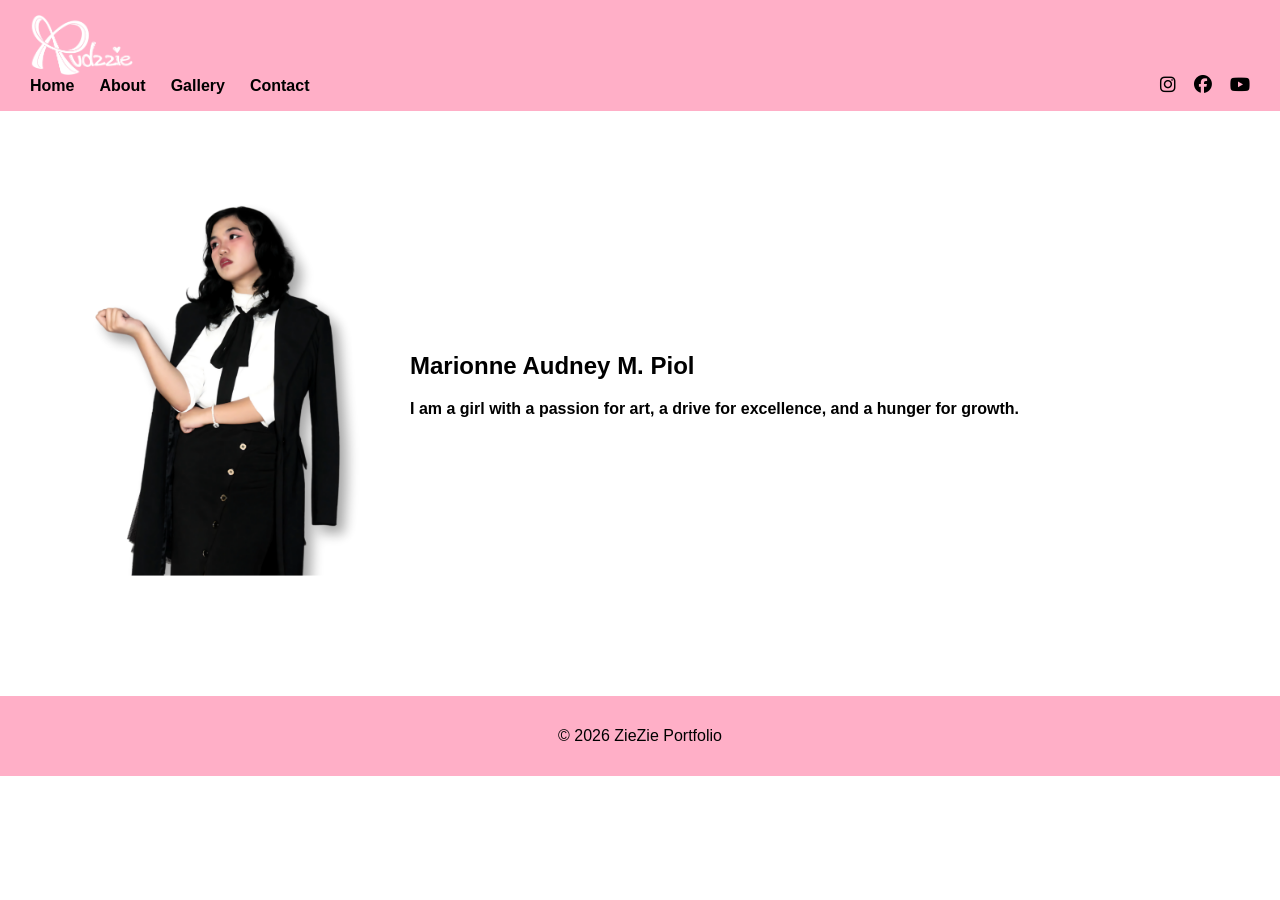
==== about.html @ 95a1e22a "about.html" ====
<!DOCTYPE html>
<html lang="en">
<head>
<meta charset="UTF-8">
<meta name="viewport" content="width=device-width, initial-scale=1.0">
<title>About Audzzie</title>

<link rel="stylesheet" href="css/style.css">
<link rel="stylesheet" href="https://cdnjs.cloudflare.com/ajax/libs/font-awesome/6.5.0/css/all.min.css">
</head>

<body>

<header>
<img src="images/logo.png" class="logo">

<nav class="nav-bar">
<div class="nav-links">
<a href="index.html">Home</a>
<a href="about.html">About</a>
<a href="gallery.html">Gallery</a>
<a href="contact.html">Contact</a>
</div>

<div class="social">
<a href="#"><i class="fab fa-instagram"></i></a>
<a href="#"><i class="fab fa-facebook"></i></a>
<a href="#"><i class="fab fa-youtube"></i></a>
</div>
</nav>
</header>

<section class="about">
<img src="images/profile.png" class="profile">

<div class="about-text">
<h1>Marionne Audney M. Piol</h1>
<p><strong>I am a girl with a passion for art, a drive for excellence, and a hunger for growth.</strong></p>
</div>
</section>

<footer>
<p>© 2026 ZieZie Portfolio</p>
</footer>

</body>
</html>
---- css/style.css ----
/* ===========================
GLOBAL STYLES
=========================== */

body{
  margin:0;
  font-family:'Poppins',sans-serif;
  background:#fff;
}

a{
  text-decoration:none;
  color:#000;
}

img{
  max-width:100%;
  display:block;
}

/* ===========================
HEADER / NAVIGATION
=========================== */

header{
  background:#ffafc7;
  padding:15px 30px;
}

.nav-bar{
  display:flex;
  align-items:center;
  justify-content:space-between;
  width:100%;
}

.nav-links{
  display:flex;
  gap:25px;
}

.nav-links a{
  font-weight:600;
}

.social{
  display:flex;
  gap:18px;
}

.social a{
  font-size:18px;
}

.logo{
  height:60px;
  align-content:center;
  object-fit:contain;
}

/* ===========================
OPENING SCREEN
=========================== */

.opening{
  height:100vh;
  background:#ffafc7;
  display:flex;
  align-items:center;
  justify-content:center;
  overflow:hidden;
  position:relative;
}

.center{
  text-align:center;
  animation:fadeIn 2s;
}

.center h1{
  margin-bottom:20px;
}

.center button{
  padding:12px 35px;
  border:none;
  border-radius:25px;
  background:#fff;
  font-weight:bold;
  cursor:pointer;
  transition:.3s;
}

.center button:hover{
  transform:scale(1.05);
}

/* Floating images */

.float{
  position:absolute;
  width:120px;
  animation:float 8s infinite alternate;
}

.one{left:10%;top:60%;}
.two{right:15%;top:20%;}
.three{left:20%;top:15%;}
.four{right:20%;top:60%;}

/* ===========================
ABOUT PAGE
=========================== */

.about{
  display:flex;
  gap:50px;
  padding:80px;
  align-items:center;
  animation:fadeIn 1.5s;
}

.profile{
  width:280px;
  border-radius:20px;
}

.skills{
  display:grid;
  grid-template-columns:repeat(auto-fit,minmax(180px,1fr));
  gap:10px;
  padding:0;
  list-style:none;
  margin-top:15px;
}

.skills li{
  background:#ffe4ec;
  padding:10px 14px;
  border-radius:12px;
  text-align:center;
  font-weight:500;
}

.education{
  padding:70px 80px;
  background:#fff5f8;
}

.education h2{
  text-align:center;
  margin-bottom:40px;
}

.edu-block{
  max-width:900px;
  margin:0 auto 35px auto;
}

.edu-block h3{
  margin-bottom:10px;
  color:#c74378;
}

.edu-block ul{
  margin-left:20px;
  line-height:1.7;
}


/* ===========================
CONTACT PAGE
=========================== */

.contact{
  padding:80px;
  text-align:center;
}

.contact form{
  max-width:450px;
  margin:auto;
  display:flex;
  flex-direction:column;
  gap:15px;
}

.contact input,
.contact textarea{
  padding:12px;
  border-radius:10px;
  border:1px solid #ccc;
  font-family:'Poppins',sans-serif;
}

.contact button{
  padding:12px;
  background:#ffafc7;
  border:none;
  border-radius:20px;
  font-weight:bold;
  cursor:pointer;
}

/* ===========================
FOOTER
=========================== */

footer{
  text-align:center;
  padding:15px;
  background:#ffafc7;
  margin-top:40px;
}

/* ===========================
PAGE TRANSITIONS
=========================== */

.fade-out{
  opacity:0;
  transition:.4s;
}

/* ===========================
CUSTOM SCROLLBAR (GALLERY)
=========================== */

.floating-gallery::-webkit-scrollbar{
  height:6px;
}

.floating-gallery::-webkit-scrollbar-thumb{
  background:rgba(255,175,199,.7);
  border-radius:20px;
}

/* ===========================
RESPONSIVE DESIGN
=========================== */

@media(max-width:768px){

  .about{
    flex-direction:column;
    padding:40px;
    text-align:center;
  }

  .profile{
    width:200px;
  }

  .gallery-section{
    padding:40px 20px;
  }

  .floating-gallery img,
  .floating-gallery video{
    width:220px;
  }

  .center h1{
    font-size:1.8rem;
  }

  .nav-bar{
    flex-direction:column;
    gap:10px;
  }

}

@media(max-width:480px){

  .center h1{
    font-size:1.4rem;
  }

  .nav-links a{
    font-size:14px;
  }

}

/* ===== GALLERY ===== */

.gallery-section{
  padding:70px 60px;
  text-align:center;
}

.gallery-section h2{
  margin-bottom:15px;
}

.gallery-row{
  display:flex;
  gap:18px;
  overflow-x:auto;
  padding:15px 0 30px;
  scroll-snap-type:x mandatory;
}

.gallery-row::-webkit-scrollbar{
  height:8px;
}

.gallery-row::-webkit-scrollbar-thumb{
  background:#ffafc7;
  border-radius:10px;
}

.gallery-row img,
.gallery-row video{
  width:280px;
  height:190px;
  object-fit:cover;
  border-radius:16px;
  flex-shrink:0;
  scroll-snap-align:center;
  cursor:pointer;
  transition:0.3s;
  box-shadow:0 10px 25px rgba(0,0,0,.15);
}

.gallery-row img:hover,
.gallery-row video:hover{
  transform:scale(1.05);
}

/* ===== LIGHTBOX VIEW ===== */

.lightbox{
  position:fixed;
  inset:0;
  background:rgba(0,0,0,.85);
  display:none;
  align-items:center;
  justify-content:center;
  z-index:9999;
}

.lightbox img,
.lightbox video{

max-width:95vw;
max-height:95vh;
width:auto;
height:auto;
border-radius:15px;

}

.lightbox.active{
  display:flex;
}

.lightbox span{
  position:absolute;
  top:25px;
  right:35px;
  font-size:35px;
  color:#fff;
  cursor:pointer;
}

/* ===== MOBILE ===== */

@media(max-width:768px){
  .gallery-row img,
  .gallery-row video{
    width:230px;
    height:160px;
  }
}

/* FLOATING ANIMATION */

.float{

position:absolute;
width: 350px;
animation:floating 6s ease-in-out infinite;

}

@keyframes floating{

0%{
transform:translateY(0px);
}

50%{
transform:translateY(-40px);
}

100%{
transform:translateY(0px);
}

}

.gallery-intro{
  padding:80px 15%;
  text-align:center;
  animation:fadeIn 1.5s;
}

.gallery-intro h1{
  margin-bottom:15px;
}

.gallery-intro p{
  font-size:1.05rem;
  line-height:1.8;
}


/* ============================================
BACKGROUND IMAGES
============================================ */

.index-background{

background:url("../images/bg-index.png") no-repeat center center/cover;
min-height:100vh;

display:flex;
align-items:center;
justify-content:center;

position:relative;

}

.contact-background{

background:url("../images/bg-contact.png") no-repeat center center/cover;
min-height:100vh;
position:relative;

}


/* ============================================
FLOAT BASE
============================================ */

.float-container{

position:fixed;
top:0;
left:0;
width:100%;
height:100%;
pointer-events:none;

}


.float-img{

position:absolute;
width:220px;
animation:floatSoft 8s ease-in-out infinite;

}


@keyframes floatSoft{

0%{transform:translateY(0px);}
50%{transform:translateY(-20px);}
100%{transform:translateY(0px);}

}


/* ====================================
INDEX PAGE 
==================================== */


/* LEFT BUTTERFLY */

.index-shape1{

left:5%;
bottom:12%;
width:600px;

}


/* RIGHT ATOM BUTTERFLY */

.index-shape6{

right:8%;
top:18%;
width:600px;

}


/* SMALL CHERRIES */

.index-shape3{

left:10%;
top:3%;
width:300px;

}


/* SMALL RING */

.index-shape4{

right:18%;
top:60%;
width:300px;

}



/* ====================================
CONTACT PAGE 
==================================== */


/* LEFT BUTTERFLY */

.contact-shape2{

left:5%;
bottom:15%;
width:300px;

}


/* RIGHT BUTTERFLY */

.contact-shape1{

right:8%;
top:18%;
width:400px;

}


/* TOP RING */

.contact-shape6{

left:10%;
top:15%;
width:400px;

}


/* SMALL CHERRIES */

.contact-shape3{

left:10%;
top:34%;
width:150px;

}


/* SMALL RING RIGHT */

.contact-shape4{

right:5%;
bottom:15%;
width:300px;

}
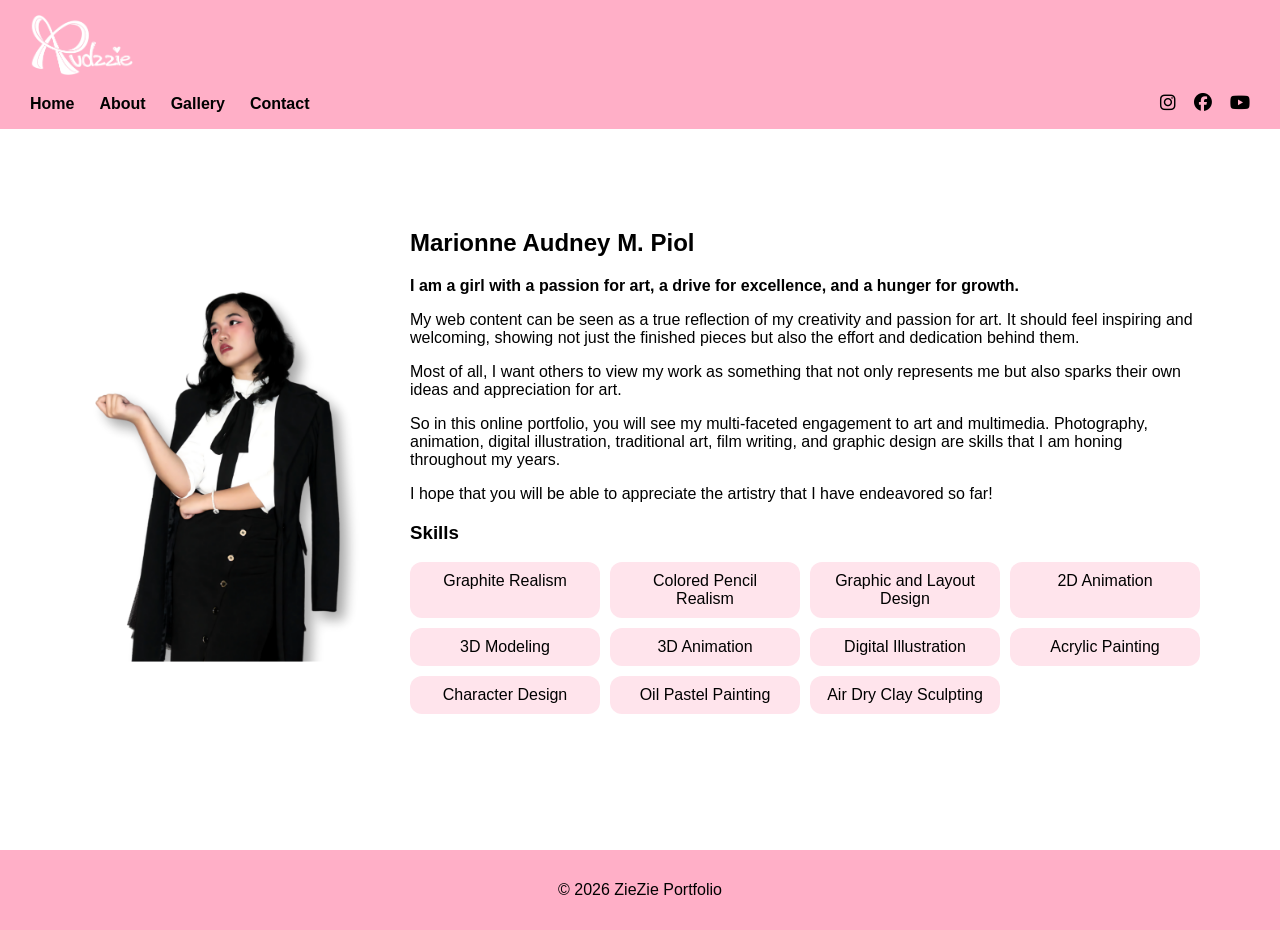
==== commit 566e7e82: "about.html" ====
--- a/about.html
+++ b/about.html
@@ -13,6 +13,7 @@
 
 <header>
 <img src="images/logo.png" class="logo">
+<br>
 
 <nav class="nav-bar">
 <div class="nav-links">
@@ -23,19 +24,53 @@
 </div>
 
 <div class="social">
-<a href="#"><i class="fab fa-instagram"></i></a>
-<a href="#"><i class="fab fa-facebook"></i></a>
-<a href="#"><i class="fab fa-youtube"></i></a>
+<a href="https://www.instagram.com/marsu.audzz?igsh=MWx1c2F2MXgxejM3Mg==" target="_blank"><i class="fab fa-instagram"></i></a>
+<a href="https://www.facebook.com/share/17zyLV4o9A/" target="_blank"><i class="fab fa-facebook"></i></a>
+<a href="https://youtube.com/@heyitzaudzzie4232?si=bf477tCG7ML1W5uI" target="_blank"><i class="fab fa-youtube"></i></a>
 </div>
 </nav>
 </header>
 
 <section class="about">
-<img src="images/profile.png" class="profile">
+
+<img src="images/profile.png" class="profile" alt="Profile Picture">
 
 <div class="about-text">
 <h1>Marionne Audney M. Piol</h1>
+
 <p><strong>I am a girl with a passion for art, a drive for excellence, and a hunger for growth.</strong></p>
+
+<p>
+My web content can be seen as a true reflection of my creativity and passion for art. It should feel inspiring and welcoming, showing not just the finished pieces but also the effort and dedication behind them.
+</p>
+
+<p>
+Most of all, I want others to view my work as something that not only represents me but also sparks their own ideas and appreciation for art.
+</p>
+
+<p>
+So in this online portfolio, you will see my multi-faceted engagement to art and multimedia. Photography, animation, digital illustration, traditional art, film writing, and graphic design are skills that I am honing throughout my years.
+</p>
+
+<p>
+I hope that you will be able to appreciate the artistry that I have endeavored so far!
+</p>
+
+<h3>Skills</h3>
+<ul class="skills">
+<li>Graphite Realism</li>
+<li>Colored Pencil Realism</li>
+<li>Graphic and Layout Design</li>
+<li>2D Animation</li>
+<li>3D Modeling</li>
+<li>3D Animation</li>
+<li>Digital Illustration</li>
+<li>Acrylic Painting</li>
+<li>Character Design</li>
+<li>Oil Pastel Painting</li>
+<li>Air Dry Clay Sculpting</li>
+</ul>
+
 </div>
 </section>
 
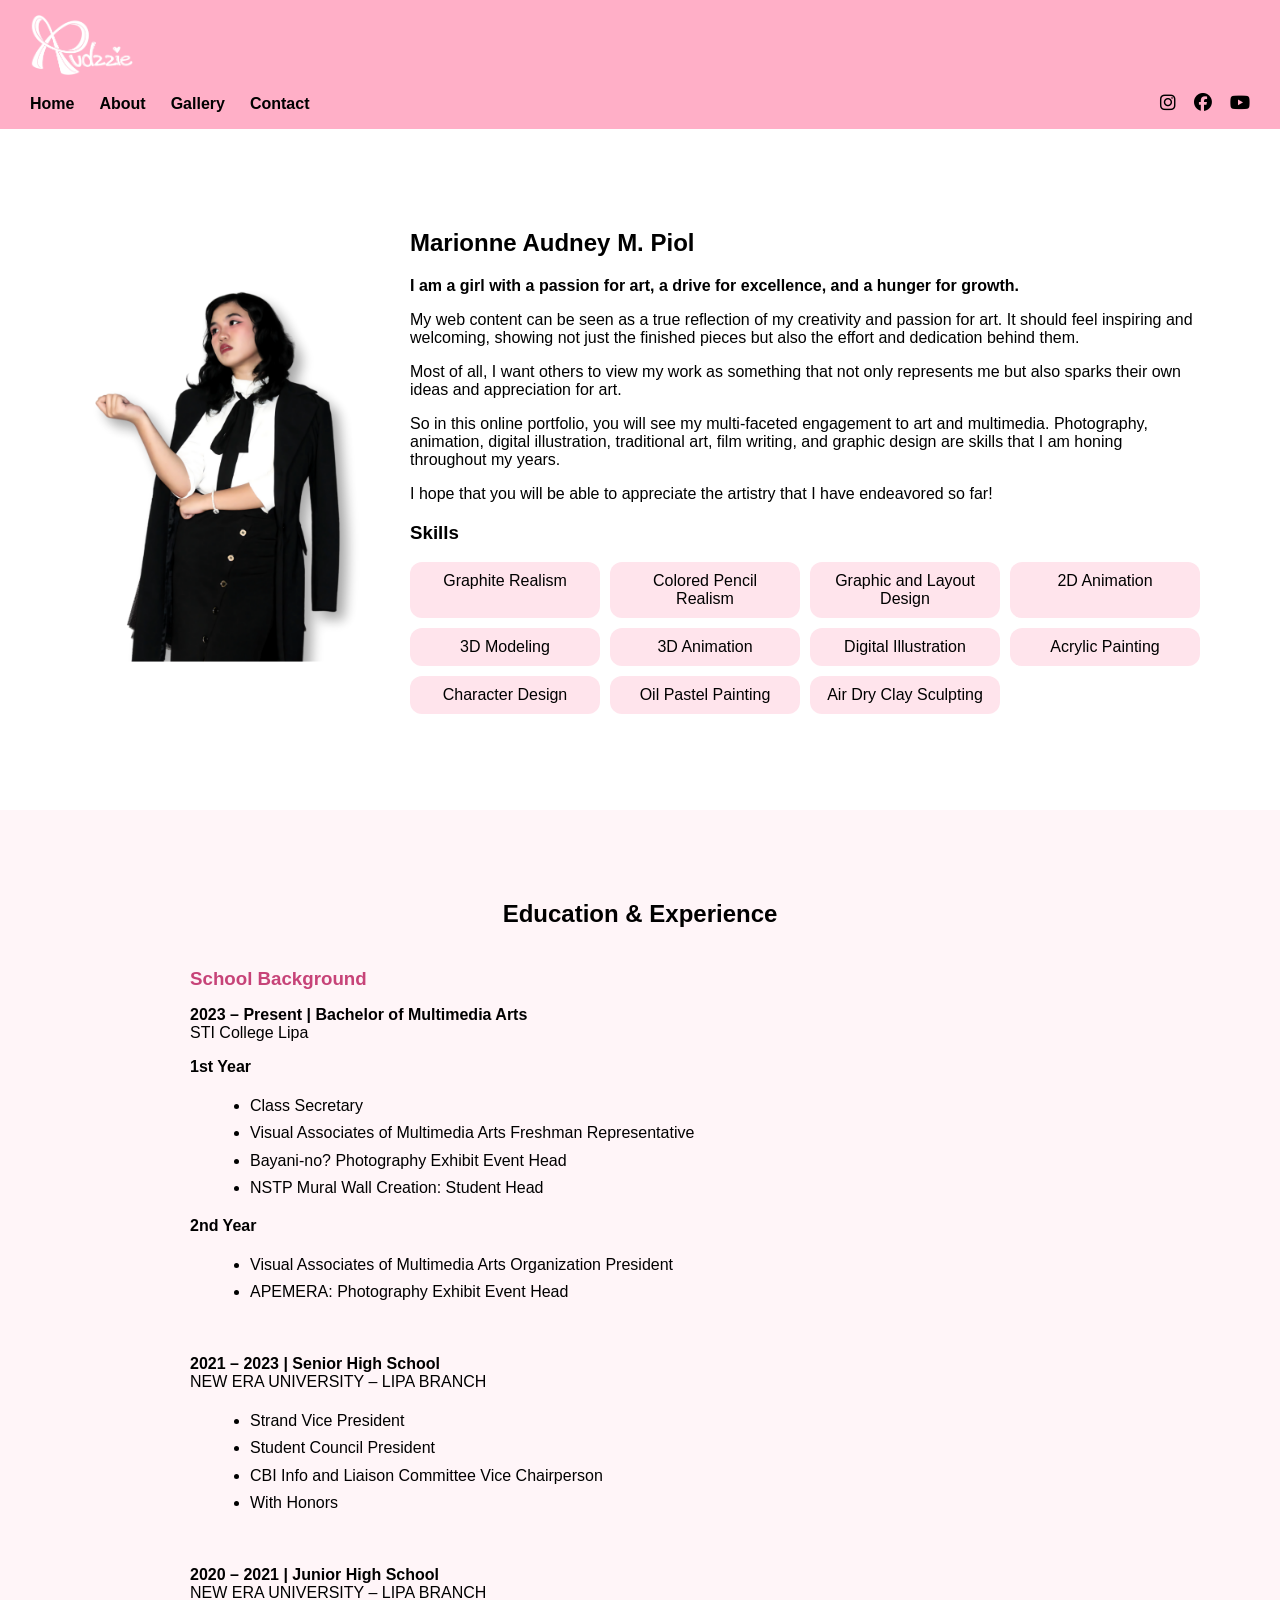
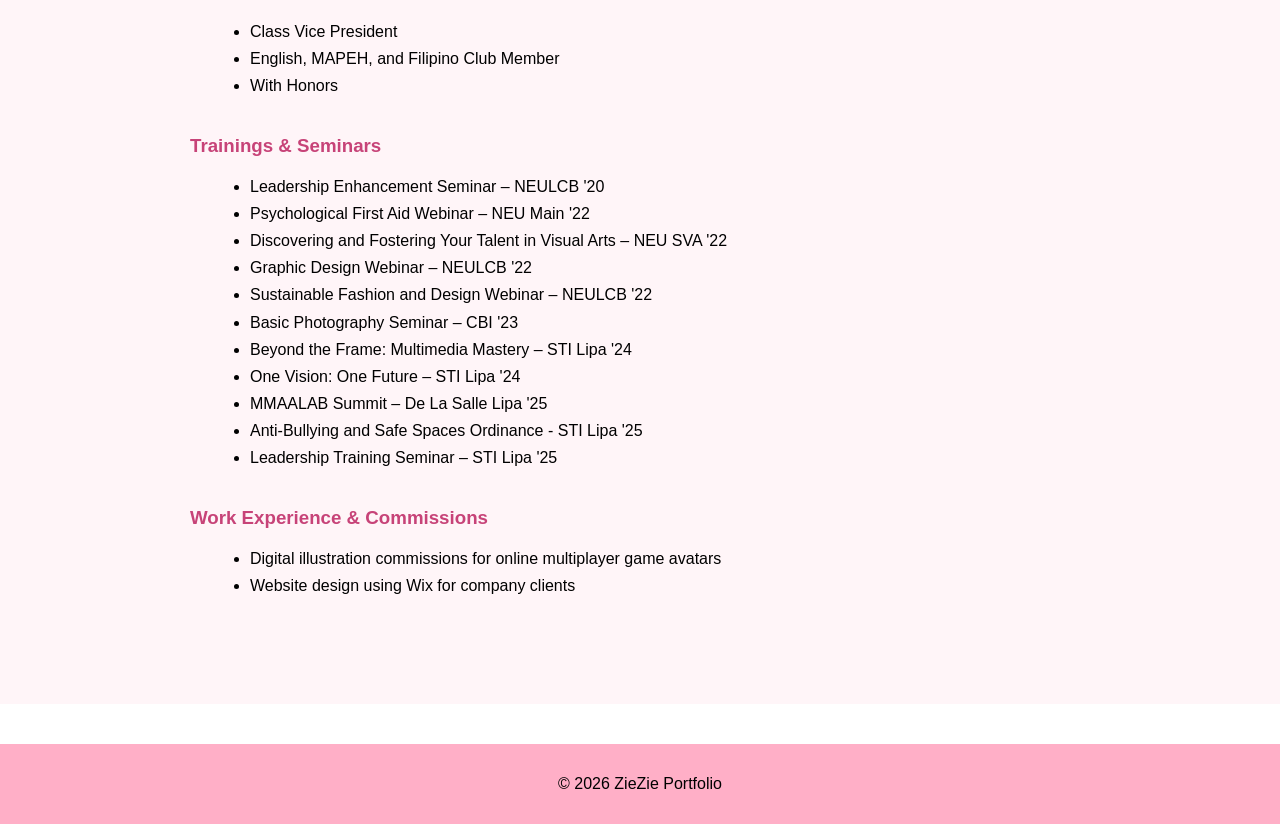
==== commit 40f75bcb: "about.html" ====
--- a/about.html
+++ b/about.html
@@ -4,74 +4,143 @@
 <meta charset="UTF-8">
 <meta name="viewport" content="width=device-width, initial-scale=1.0">
 <title>About Audzzie</title>
-
 <link rel="stylesheet" href="css/style.css">
 <link rel="stylesheet" href="https://cdnjs.cloudflare.com/ajax/libs/font-awesome/6.5.0/css/all.min.css">
 </head>
-
 <body>
 
 <header>
 <img src="images/logo.png" class="logo">
 <br>
+<nav class="nav-bar">
 
-<nav class="nav-bar">
-<div class="nav-links">
-<a href="index.html">Home</a>
-<a href="about.html">About</a>
-<a href="gallery.html">Gallery</a>
-<a href="contact.html">Contact</a>
-</div>
+  <div class="nav-links">
+    <a href="index.html">Home</a>
+    <a href="about.html">About</a>
+    <a href="gallery.html">Gallery</a>
+    <a href="contact.html">Contact</a>
+  </div>
 
-<div class="social">
-<a href="https://www.instagram.com/marsu.audzz?igsh=MWx1c2F2MXgxejM3Mg==" target="_blank"><i class="fab fa-instagram"></i></a>
-<a href="https://www.facebook.com/share/17zyLV4o9A/" target="_blank"><i class="fab fa-facebook"></i></a>
-<a href="https://youtube.com/@heyitzaudzzie4232?si=bf477tCG7ML1W5uI" target="_blank"><i class="fab fa-youtube"></i></a>
-</div>
+  <div class="social">
+    <a href="https://www.instagram.com/marsu.audzz?igsh=MWx1c2F2MXgxejM3Mg==" target="_blank"><i class="fab fa-instagram"></i></a>
+    <a href="https://www.facebook.com/share/17zyLV4o9A/" target="_blank"><i class="fab fa-facebook"></i></a>
+    <a href="https://youtube.com/@heyitzaudzzie4232?si=bf477tCG7ML1W5uI" target="_blank"><i class="fab fa-youtube"></i></a>
+  </div>
+
 </nav>
 </header>
 
 <section class="about">
 
-<img src="images/profile.png" class="profile" alt="Profile Picture">
+  <img src="images/profile.png" class="profile" alt="Profile Picture">
 
-<div class="about-text">
-<h1>Marionne Audney M. Piol</h1>
+  <div class="about-text">
+    <h1>Marionne Audney M. Piol</h1>
 
-<p><strong>I am a girl with a passion for art, a drive for excellence, and a hunger for growth.</strong></p>
+    <p><strong>I am a girl with a passion for art, a drive for excellence, and a hunger for growth.</strong></p>
 
-<p>
-My web content can be seen as a true reflection of my creativity and passion for art. It should feel inspiring and welcoming, showing not just the finished pieces but also the effort and dedication behind them.
-</p>
+    <p>
+      My web content can be seen as a true reflection of my creativity and passion for art. It should feel inspiring and welcoming, showing not just the finished pieces but also the effort and dedication behind them.
+    </p>
 
-<p>
-Most of all, I want others to view my work as something that not only represents me but also sparks their own ideas and appreciation for art.
-</p>
+    <p>
+      Most of all, I want others to view my work as something that not only represents me but also sparks their own ideas and appreciation for art.
+    </p>
 
-<p>
-So in this online portfolio, you will see my multi-faceted engagement to art and multimedia. Photography, animation, digital illustration, traditional art, film writing, and graphic design are skills that I am honing throughout my years.
-</p>
+    <p>
+      So in this online portfolio, you will see my multi-faceted engagement to art and multimedia. Photography, animation, digital illustration, traditional art, film writing, and graphic design are skills that I am honing throughout my years.
+    </p>
 
-<p>
-I hope that you will be able to appreciate the artistry that I have endeavored so far!
-</p>
+    <p>
+      I hope that you will be able to appreciate the artistry that I have endeavored so far!
+    </p>
 
-<h3>Skills</h3>
-<ul class="skills">
-<li>Graphite Realism</li>
-<li>Colored Pencil Realism</li>
-<li>Graphic and Layout Design</li>
-<li>2D Animation</li>
-<li>3D Modeling</li>
-<li>3D Animation</li>
-<li>Digital Illustration</li>
-<li>Acrylic Painting</li>
-<li>Character Design</li>
-<li>Oil Pastel Painting</li>
-<li>Air Dry Clay Sculpting</li>
+    <h3>Skills</h3>
+    <ul class="skills">
+      <li>Graphite Realism</li>
+      <li>Colored Pencil Realism</li>
+      <li>Graphic and Layout Design</li>
+      <li>2D Animation</li>
+      <li>3D Modeling</li>
+      <li>3D Animation</li>
+      <li>Digital Illustration</li>
+      <li>Acrylic Painting</li>
+      <li>Character Design</li>
+      <li>Oil Pastel Painting</li>
+      <li>Air Dry Clay Sculpting</li>
+    </ul>
+
+  </div>
+
+</section>
+
+<section class="education">
+
+  <h2>Education & Experience</h2>
+
+  <div class="edu-block">
+    <h3>School Background</h3>
+
+<p><strong>2023 – Present | Bachelor of Multimedia Arts</strong><br>
+STI College Lipa</p>
+
+<p><strong>1st Year</strong></p>
+<ul>
+  <li>Class Secretary</li>
+  <li>Visual Associates of Multimedia Arts Freshman Representative</li>
+  <li>Bayani-no? Photography Exhibit Event Head</li>
+  <li>NSTP Mural Wall Creation: Student Head</li>
 </ul>
 
-</div>
+<p><strong>2nd Year</strong></p>
+<ul>
+  <li>Visual Associates of Multimedia Arts Organization President</li>
+  <li>APEMERA: Photography Exhibit Event Head</li>
+</ul>
+<br>
+    <p><strong>2021 – 2023 | Senior High School</strong><br>
+    NEW ERA UNIVERSITY – LIPA BRANCH</p>
+    <ul>
+      <li>Strand Vice President</li>
+      <li>Student Council President</li>
+      <li>CBI Info and Liaison Committee Vice Chairperson</li>
+      <li>With Honors</li>
+    </ul>
+<br>
+    <p><strong>2020 – 2021 | Junior High School</strong><br>
+    NEW ERA UNIVERSITY – LIPA BRANCH</p>
+    <ul>
+      <li>Class Vice President</li>
+      <li>English, MAPEH, and Filipino Club Member</li>
+      <li>With Honors</li>
+    </ul>
+  </div>
+
+  <div class="edu-block">
+    <h3>Trainings & Seminars</h3>
+    <ul>
+      <li>Leadership Enhancement Seminar – NEULCB '20</li>
+      <li>Psychological First Aid Webinar – NEU Main '22</li>
+      <li>Discovering and Fostering Your Talent in Visual Arts – NEU SVA '22</li>
+      <li>Graphic Design Webinar – NEULCB '22</li>
+      <li>Sustainable Fashion and Design Webinar – NEULCB '22</li>
+      <li>Basic Photography Seminar – CBI '23</li>
+      <li>Beyond the Frame: Multimedia Mastery – STI Lipa '24</li>
+      <li>One Vision: One Future – STI Lipa '24</li>
+      <li>MMAALAB Summit – De La Salle Lipa '25</li>
+      <li>Anti-Bullying and Safe Spaces Ordinance - STI Lipa '25</li>
+      <li>Leadership Training Seminar – STI Lipa '25</li>
+    </ul>
+  </div>
+
+  <div class="edu-block">
+    <h3>Work Experience & Commissions</h3>
+    <ul>
+      <li>Digital illustration commissions for online multiplayer game avatars</li>
+      <li>Website design using Wix for company clients</li>
+    </ul>
+  </div>
+
 </section>
 
 <footer>
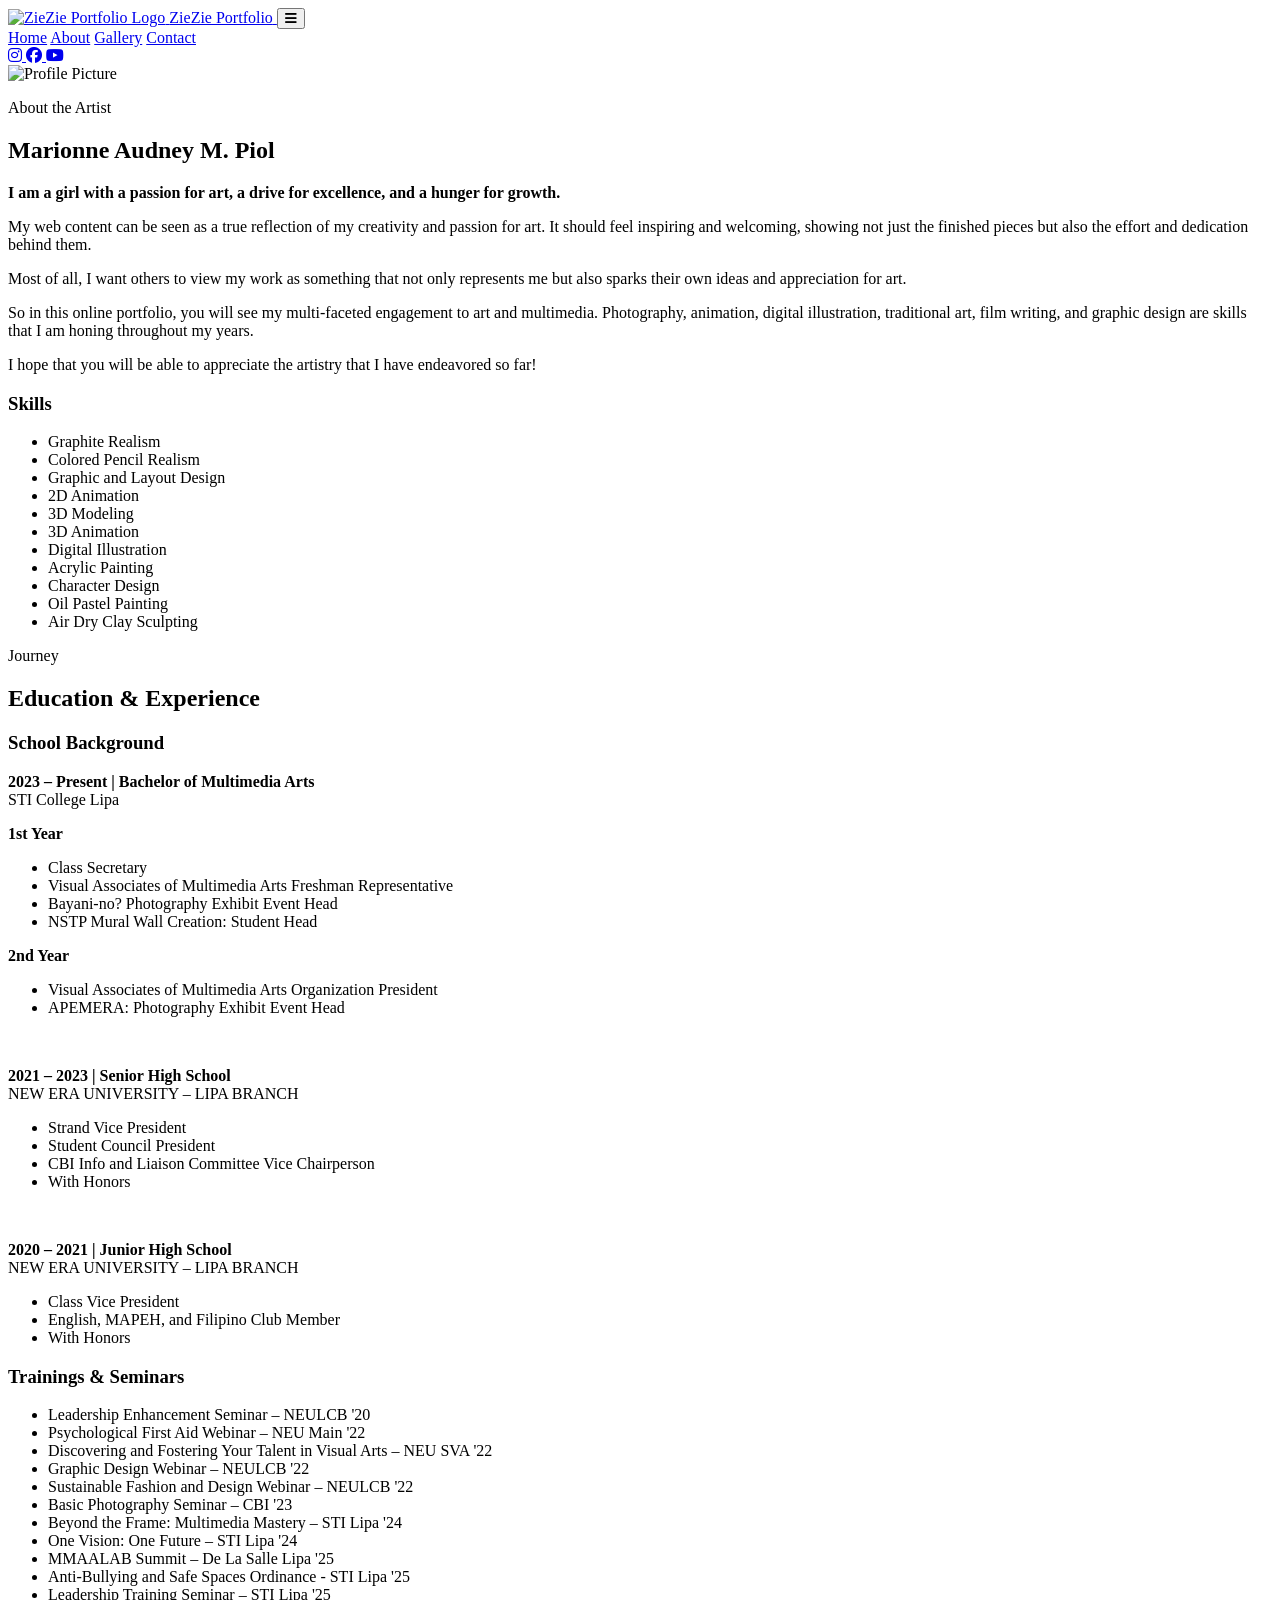
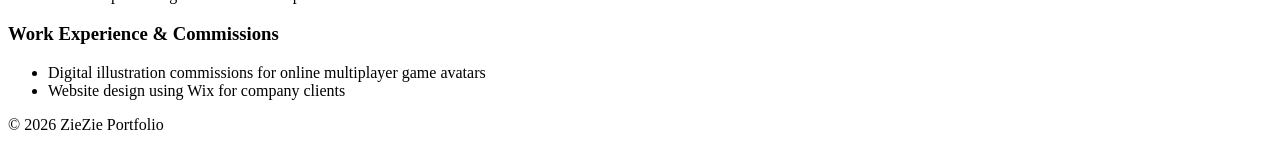
==== commit f4f4ecd9: "about.html" ====
--- a/about.html
+++ b/about.html
@@ -1,151 +1,201 @@
 <!DOCTYPE html>
 <html lang="en">
 <head>
-<meta charset="UTF-8">
-<meta name="viewport" content="width=device-width, initial-scale=1.0">
-<title>About Audzzie</title>
-<link rel="stylesheet" href="css/style.css">
-<link rel="stylesheet" href="https://cdnjs.cloudflare.com/ajax/libs/font-awesome/6.5.0/css/all.min.css">
+  <meta charset="UTF-8">
+  <meta name="viewport" content="width=device-width, initial-scale=1.0">
+
+  <title>About Audzzie</title>
+
+  <link rel="stylesheet" href="assets/css/style.css">
+  <script defer src="assets/js/script.js"></script>
+
+  <link rel="stylesheet" href="https://cdnjs.cloudflare.com/ajax/libs/font-awesome/6.5.0/css/all.min.css">
 </head>
-<body>
-
-<header>
-<img src="images/logo.png" class="logo">
-<br>
-<nav class="nav-bar">
-
-  <div class="nav-links">
-    <a href="index.html">Home</a>
-    <a href="about.html">About</a>
-    <a href="gallery.html">Gallery</a>
-    <a href="contact.html">Contact</a>
-  </div>
-
-  <div class="social">
-    <a href="https://www.instagram.com/marsu.audzz?igsh=MWx1c2F2MXgxejM3Mg==" target="_blank"><i class="fab fa-instagram"></i></a>
-    <a href="https://www.facebook.com/share/17zyLV4o9A/" target="_blank"><i class="fab fa-facebook"></i></a>
-    <a href="https://youtube.com/@heyitzaudzzie4232?si=bf477tCG7ML1W5uI" target="_blank"><i class="fab fa-youtube"></i></a>
-  </div>
-
-</nav>
-</header>
-
-<section class="about">
-
-  <img src="images/profile.png" class="profile" alt="Profile Picture">
-
-  <div class="about-text">
-    <h1>Marionne Audney M. Piol</h1>
-
-    <p><strong>I am a girl with a passion for art, a drive for excellence, and a hunger for growth.</strong></p>
-
-    <p>
-      My web content can be seen as a true reflection of my creativity and passion for art. It should feel inspiring and welcoming, showing not just the finished pieces but also the effort and dedication behind them.
-    </p>
-
-    <p>
-      Most of all, I want others to view my work as something that not only represents me but also sparks their own ideas and appreciation for art.
-    </p>
-
-    <p>
-      So in this online portfolio, you will see my multi-faceted engagement to art and multimedia. Photography, animation, digital illustration, traditional art, film writing, and graphic design are skills that I am honing throughout my years.
-    </p>
-
-    <p>
-      I hope that you will be able to appreciate the artistry that I have endeavored so far!
-    </p>
-
-    <h3>Skills</h3>
-    <ul class="skills">
-      <li>Graphite Realism</li>
-      <li>Colored Pencil Realism</li>
-      <li>Graphic and Layout Design</li>
-      <li>2D Animation</li>
-      <li>3D Modeling</li>
-      <li>3D Animation</li>
-      <li>Digital Illustration</li>
-      <li>Acrylic Painting</li>
-      <li>Character Design</li>
-      <li>Oil Pastel Painting</li>
-      <li>Air Dry Clay Sculpting</li>
-    </ul>
-
-  </div>
-
-</section>
-
-<section class="education">
-
-  <h2>Education & Experience</h2>
-
-  <div class="edu-block">
-    <h3>School Background</h3>
-
-<p><strong>2023 – Present | Bachelor of Multimedia Arts</strong><br>
-STI College Lipa</p>
-
-<p><strong>1st Year</strong></p>
-<ul>
-  <li>Class Secretary</li>
-  <li>Visual Associates of Multimedia Arts Freshman Representative</li>
-  <li>Bayani-no? Photography Exhibit Event Head</li>
-  <li>NSTP Mural Wall Creation: Student Head</li>
-</ul>
-
-<p><strong>2nd Year</strong></p>
-<ul>
-  <li>Visual Associates of Multimedia Arts Organization President</li>
-  <li>APEMERA: Photography Exhibit Event Head</li>
-</ul>
-<br>
-    <p><strong>2021 – 2023 | Senior High School</strong><br>
-    NEW ERA UNIVERSITY – LIPA BRANCH</p>
-    <ul>
-      <li>Strand Vice President</li>
-      <li>Student Council President</li>
-      <li>CBI Info and Liaison Committee Vice Chairperson</li>
-      <li>With Honors</li>
-    </ul>
-<br>
-    <p><strong>2020 – 2021 | Junior High School</strong><br>
-    NEW ERA UNIVERSITY – LIPA BRANCH</p>
-    <ul>
-      <li>Class Vice President</li>
-      <li>English, MAPEH, and Filipino Club Member</li>
-      <li>With Honors</li>
-    </ul>
-  </div>
-
-  <div class="edu-block">
-    <h3>Trainings & Seminars</h3>
-    <ul>
-      <li>Leadership Enhancement Seminar – NEULCB '20</li>
-      <li>Psychological First Aid Webinar – NEU Main '22</li>
-      <li>Discovering and Fostering Your Talent in Visual Arts – NEU SVA '22</li>
-      <li>Graphic Design Webinar – NEULCB '22</li>
-      <li>Sustainable Fashion and Design Webinar – NEULCB '22</li>
-      <li>Basic Photography Seminar – CBI '23</li>
-      <li>Beyond the Frame: Multimedia Mastery – STI Lipa '24</li>
-      <li>One Vision: One Future – STI Lipa '24</li>
-      <li>MMAALAB Summit – De La Salle Lipa '25</li>
-      <li>Anti-Bullying and Safe Spaces Ordinance - STI Lipa '25</li>
-      <li>Leadership Training Seminar – STI Lipa '25</li>
-    </ul>
-  </div>
-
-  <div class="edu-block">
-    <h3>Work Experience & Commissions</h3>
-    <ul>
-      <li>Digital illustration commissions for online multiplayer game avatars</li>
-      <li>Website design using Wix for company clients</li>
-    </ul>
-  </div>
-
-</section>
-
-<footer>
-<p>© 2026 ZieZie Portfolio</p>
-</footer>
+
+<body class="soft-background">
+
+  <header class="site-header">
+    <a href="index.html" class="brand">
+      <img src="assets/images/logo.png" class="logo" alt="ZieZie Portfolio Logo">
+      <span>ZieZie Portfolio</span>
+    </a>
+
+    <button class="menu-toggle" aria-label="Open navigation">
+      <i class="fa-solid fa-bars"></i>
+    </button>
+
+    <nav class="nav-bar">
+      <div class="nav-links">
+        <a href="index.html">Home</a>
+        <a href="about.html">About</a>
+        <a href="gallery.html">Gallery</a>
+        <a href="contact.html">Contact</a>
+      </div>
+
+      <div class="social">
+        <a href="https://www.instagram.com/marsu.audzz?igsh=MWx1c2F2MXgxejM3Mg==" target="_blank" aria-label="Instagram">
+          <i class="fab fa-instagram"></i>
+        </a>
+
+        <a href="https://www.facebook.com/share/17zyLV4o9A/" target="_blank" aria-label="Facebook">
+          <i class="fab fa-facebook"></i>
+        </a>
+
+        <a href="https://youtube.com/@heyitzaudzzie4232?si=bf477tCG7ML1W5uI" target="_blank" aria-label="YouTube">
+          <i class="fab fa-youtube"></i>
+        </a>
+      </div>
+    </nav>
+  </header>
+
+  <main>
+
+    <section class="about reveal">
+
+      <div class="profile-card">
+        <div class="profile-glow"></div>
+        <img src="assets/images/profile.png" class="profile" alt="Profile Picture">
+      </div>
+
+      <div class="about-text">
+        <p class="eyebrow">About the Artist</p>
+
+        <h1>Marionne Audney M. Piol</h1>
+
+        <p>
+          <strong>I am a girl with a passion for art, a drive for excellence, and a hunger for growth.</strong>
+        </p>
+
+        <p>
+          My web content can be seen as a true reflection of my creativity and passion for art. It should feel inspiring and welcoming, showing not just the finished pieces but also the effort and dedication behind them.
+        </p>
+
+        <p>
+          Most of all, I want others to view my work as something that not only represents me but also sparks their own ideas and appreciation for art.
+        </p>
+
+        <p>
+          So in this online portfolio, you will see my multi-faceted engagement to art and multimedia. Photography, animation, digital illustration, traditional art, film writing, and graphic design are skills that I am honing throughout my years.
+        </p>
+
+        <p>
+          I hope that you will be able to appreciate the artistry that I have endeavored so far!
+        </p>
+
+        <h3>Skills</h3>
+
+        <ul class="skills">
+          <li>Graphite Realism</li>
+          <li>Colored Pencil Realism</li>
+          <li>Graphic and Layout Design</li>
+          <li>2D Animation</li>
+          <li>3D Modeling</li>
+          <li>3D Animation</li>
+          <li>Digital Illustration</li>
+          <li>Acrylic Painting</li>
+          <li>Character Design</li>
+          <li>Oil Pastel Painting</li>
+          <li>Air Dry Clay Sculpting</li>
+        </ul>
+      </div>
+
+    </section>
+
+    <section class="education">
+
+      <div class="section-heading reveal">
+        <p class="eyebrow">Journey</p>
+        <h2>Education & Experience</h2>
+      </div>
+
+      <div class="edu-timeline">
+
+        <div class="edu-block">
+          <h3>School Background</h3>
+
+          <p>
+            <strong>2023 – Present | Bachelor of Multimedia Arts</strong><br>
+            STI College Lipa
+          </p>
+
+          <p><strong>1st Year</strong></p>
+          <ul>
+            <li>Class Secretary</li>
+            <li>Visual Associates of Multimedia Arts Freshman Representative</li>
+            <li>Bayani-no? Photography Exhibit Event Head</li>
+            <li>NSTP Mural Wall Creation: Student Head</li>
+          </ul>
+
+          <p><strong>2nd Year</strong></p>
+          <ul>
+            <li>Visual Associates of Multimedia Arts Organization President</li>
+            <li>APEMERA: Photography Exhibit Event Head</li>
+          </ul>
+
+          <br>
+
+          <p>
+            <strong>2021 – 2023 | Senior High School</strong><br>
+            NEW ERA UNIVERSITY – LIPA BRANCH
+          </p>
+
+          <ul>
+            <li>Strand Vice President</li>
+            <li>Student Council President</li>
+            <li>CBI Info and Liaison Committee Vice Chairperson</li>
+            <li>With Honors</li>
+          </ul>
+
+          <br>
+
+          <p>
+            <strong>2020 – 2021 | Junior High School</strong><br>
+            NEW ERA UNIVERSITY – LIPA BRANCH
+          </p>
+
+          <ul>
+            <li>Class Vice President</li>
+            <li>English, MAPEH, and Filipino Club Member</li>
+            <li>With Honors</li>
+          </ul>
+        </div>
+
+        <div class="edu-block">
+          <h3>Trainings & Seminars</h3>
+
+          <ul>
+            <li>Leadership Enhancement Seminar – NEULCB '20</li>
+            <li>Psychological First Aid Webinar – NEU Main '22</li>
+            <li>Discovering and Fostering Your Talent in Visual Arts – NEU SVA '22</li>
+            <li>Graphic Design Webinar – NEULCB '22</li>
+            <li>Sustainable Fashion and Design Webinar – NEULCB '22</li>
+            <li>Basic Photography Seminar – CBI '23</li>
+            <li>Beyond the Frame: Multimedia Mastery – STI Lipa '24</li>
+            <li>One Vision: One Future – STI Lipa '24</li>
+            <li>MMAALAB Summit – De La Salle Lipa '25</li>
+            <li>Anti-Bullying and Safe Spaces Ordinance - STI Lipa '25</li>
+            <li>Leadership Training Seminar – STI Lipa '25</li>
+          </ul>
+        </div>
+
+        <div class="edu-block">
+          <h3>Work Experience & Commissions</h3>
+
+          <ul>
+            <li>Digital illustration commissions for online multiplayer game avatars</li>
+            <li>Website design using Wix for company clients</li>
+          </ul>
+        </div>
+
+      </div>
+
+    </section>
+
+  </main>
+
+  <footer>
+    <p>© 2026 ZieZie Portfolio</p>
+  </footer>
 
 </body>
 </html>
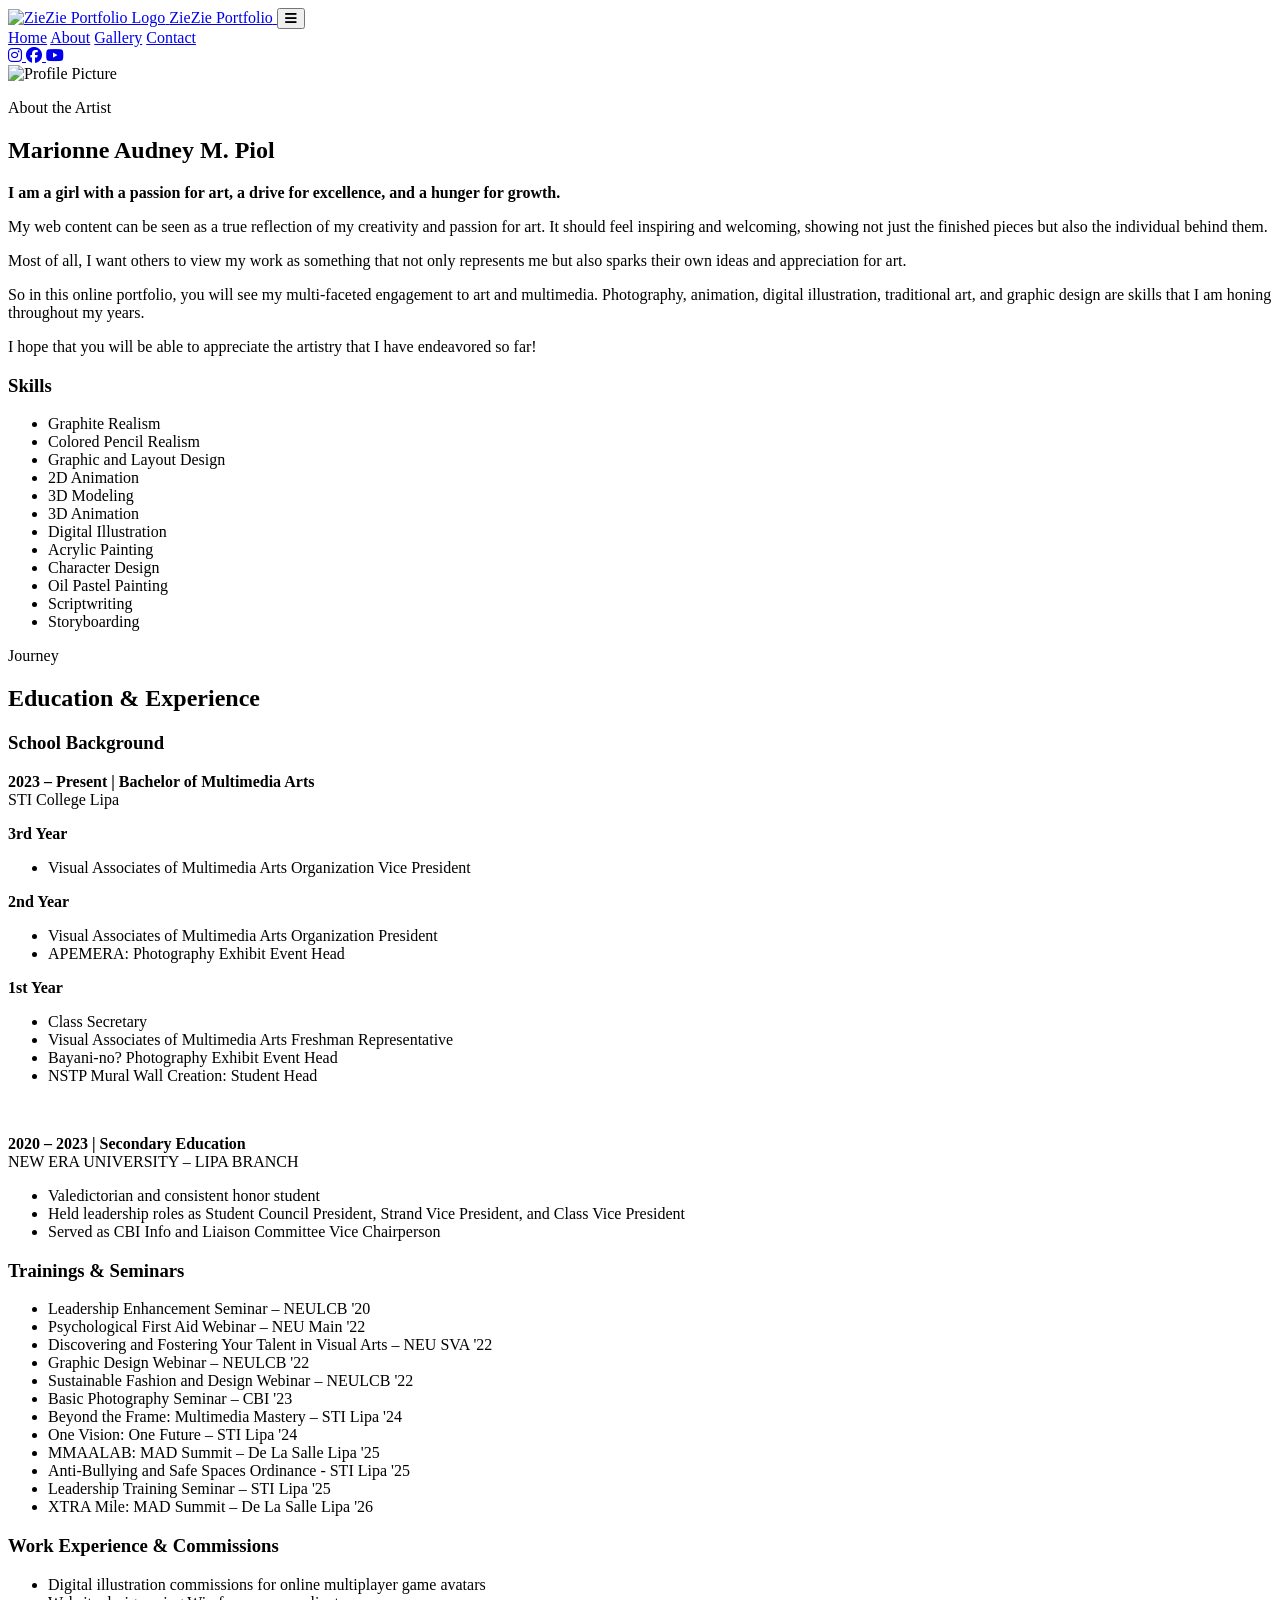
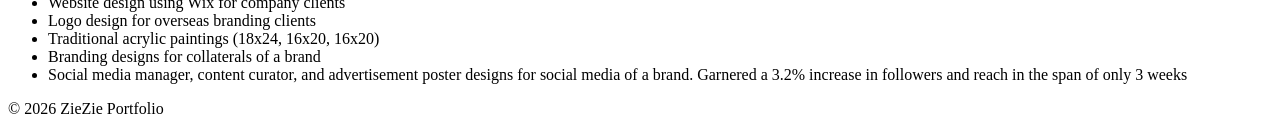
==== commit 69f4e4c0: "about.html" ====
--- a/about.html
+++ b/about.html
@@ -10,6 +10,7 @@
   <script defer src="assets/js/script.js"></script>
 
   <link rel="stylesheet" href="https://cdnjs.cloudflare.com/ajax/libs/font-awesome/6.5.0/css/all.min.css">
+
 </head>
 
 <body class="soft-background">
@@ -36,11 +37,9 @@
         <a href="https://www.instagram.com/marsu.audzz?igsh=MWx1c2F2MXgxejM3Mg==" target="_blank" aria-label="Instagram">
           <i class="fab fa-instagram"></i>
         </a>
-
         <a href="https://www.facebook.com/share/17zyLV4o9A/" target="_blank" aria-label="Facebook">
           <i class="fab fa-facebook"></i>
         </a>
-
         <a href="https://youtube.com/@heyitzaudzzie4232?si=bf477tCG7ML1W5uI" target="_blank" aria-label="YouTube">
           <i class="fab fa-youtube"></i>
         </a>
@@ -62,12 +61,10 @@
 
         <h1>Marionne Audney M. Piol</h1>
 
-        <p>
-          <strong>I am a girl with a passion for art, a drive for excellence, and a hunger for growth.</strong>
-        </p>
+        <p><strong>I am a girl with a passion for art, a drive for excellence, and a hunger for growth.</strong></p>
 
         <p>
-          My web content can be seen as a true reflection of my creativity and passion for art. It should feel inspiring and welcoming, showing not just the finished pieces but also the effort and dedication behind them.
+          My web content can be seen as a true reflection of my creativity and passion for art. It should feel inspiring and welcoming, showing not just the finished pieces but also the individual behind them.
         </p>
 
         <p>
@@ -75,7 +72,7 @@
         </p>
 
         <p>
-          So in this online portfolio, you will see my multi-faceted engagement to art and multimedia. Photography, animation, digital illustration, traditional art, film writing, and graphic design are skills that I am honing throughout my years.
+          So in this online portfolio, you will see my multi-faceted engagement to art and multimedia. Photography, animation, digital illustration, traditional art, and graphic design are skills that I am honing throughout my years.
         </p>
 
         <p>
@@ -95,7 +92,8 @@
           <li>Acrylic Painting</li>
           <li>Character Design</li>
           <li>Oil Pastel Painting</li>
-          <li>Air Dry Clay Sculpting</li>
+          <li>Scriptwriting</li>
+          <li>Storyboarding</li>
         </ul>
       </div>
 
@@ -113,10 +111,19 @@
         <div class="edu-block">
           <h3>School Background</h3>
 
-          <p>
-            <strong>2023 – Present | Bachelor of Multimedia Arts</strong><br>
-            STI College Lipa
-          </p>
+          <p><strong>2023 – Present | Bachelor of Multimedia Arts</strong><br>
+          STI College Lipa</p>
+
+            <p><strong>3rd Year</strong></p>
+          <ul>
+            <li>Visual Associates of Multimedia Arts Organization Vice President</li>
+            </ul>
+
+              <p><strong>2nd Year</strong></p>
+          <ul>
+            <li>Visual Associates of Multimedia Arts Organization President</li>
+            <li>APEMERA: Photography Exhibit Event Head</li>
+          </ul>
 
           <p><strong>1st Year</strong></p>
           <ul>
@@ -126,38 +133,17 @@
             <li>NSTP Mural Wall Creation: Student Head</li>
           </ul>
 
-          <p><strong>2nd Year</strong></p>
-          <ul>
-            <li>Visual Associates of Multimedia Arts Organization President</li>
-            <li>APEMERA: Photography Exhibit Event Head</li>
-          </ul>
 
           <br>
 
-          <p>
-            <strong>2021 – 2023 | Senior High School</strong><br>
-            NEW ERA UNIVERSITY – LIPA BRANCH
-          </p>
+          <p><strong>2020 – 2023 | Secondary Education</strong><br>
+NEW ERA UNIVERSITY – LIPA BRANCH</p>
 
-          <ul>
-            <li>Strand Vice President</li>
-            <li>Student Council President</li>
-            <li>CBI Info and Liaison Committee Vice Chairperson</li>
-            <li>With Honors</li>
-          </ul>
-
-          <br>
-
-          <p>
-            <strong>2020 – 2021 | Junior High School</strong><br>
-            NEW ERA UNIVERSITY – LIPA BRANCH
-          </p>
-
-          <ul>
-            <li>Class Vice President</li>
-            <li>English, MAPEH, and Filipino Club Member</li>
-            <li>With Honors</li>
-          </ul>
+<ul>
+  <li>Valedictorian and consistent honor student</li>
+  <li>Held leadership roles as Student Council President, Strand Vice President, and Class Vice President</li>
+  <li>Served as CBI Info and Liaison Committee Vice Chairperson</li>
+</ul>
         </div>
 
         <div class="edu-block">
@@ -172,9 +158,10 @@
             <li>Basic Photography Seminar – CBI '23</li>
             <li>Beyond the Frame: Multimedia Mastery – STI Lipa '24</li>
             <li>One Vision: One Future – STI Lipa '24</li>
-            <li>MMAALAB Summit – De La Salle Lipa '25</li>
+            <li>MMAALAB: MAD Summit – De La Salle Lipa '25</li>
             <li>Anti-Bullying and Safe Spaces Ordinance - STI Lipa '25</li>
             <li>Leadership Training Seminar – STI Lipa '25</li>
+            <li>XTRA Mile: MAD Summit – De La Salle Lipa '26</li>
           </ul>
         </div>
 
@@ -184,6 +171,10 @@
           <ul>
             <li>Digital illustration commissions for online multiplayer game avatars</li>
             <li>Website design using Wix for company clients</li>
+            <li>Logo design for overseas branding clients</li>
+            <li>Traditional acrylic paintings (18x24, 16x20, 16x20)</li>
+            <li>Branding designs for collaterals of a brand</li>
+            <li>Social media manager, content curator, and advertisement poster designs for social media of a brand. Garnered a 3.2% increase in followers and reach in the span of only 3 weeks</li>
           </ul>
         </div>
 
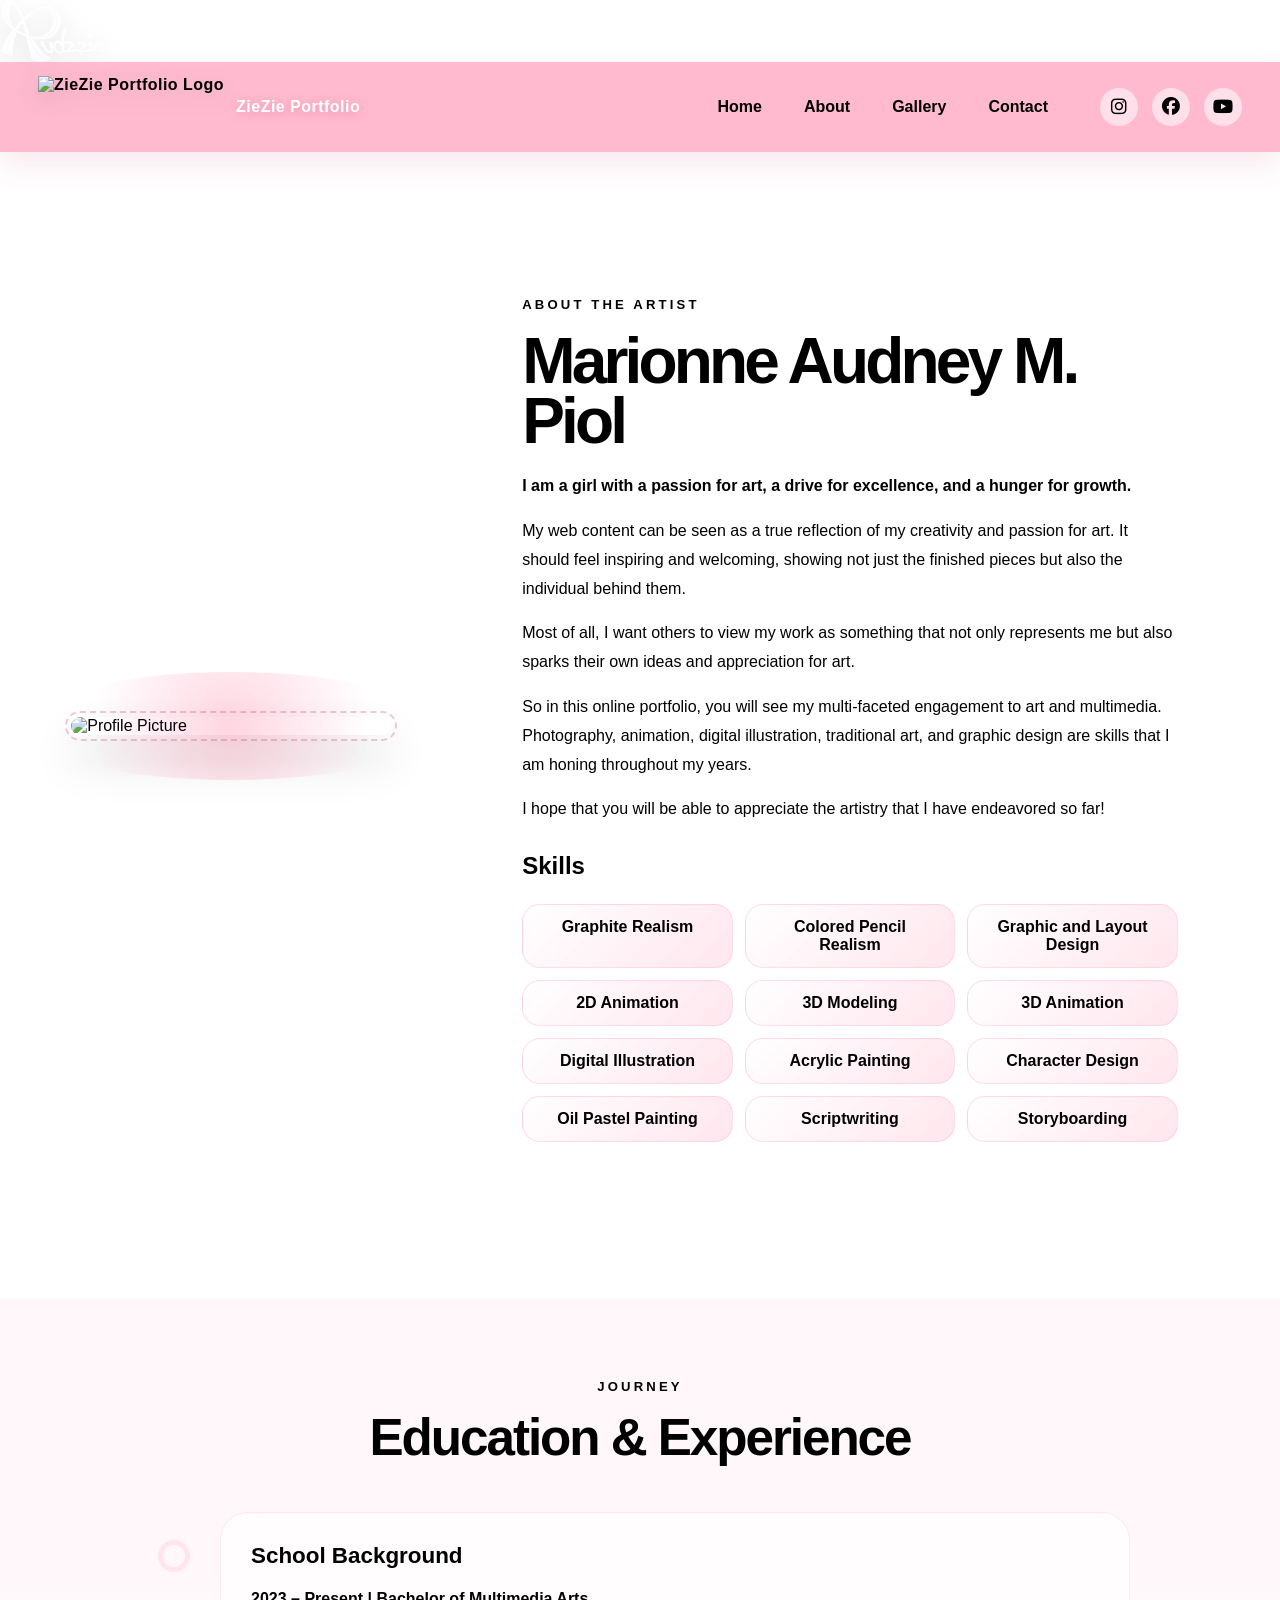
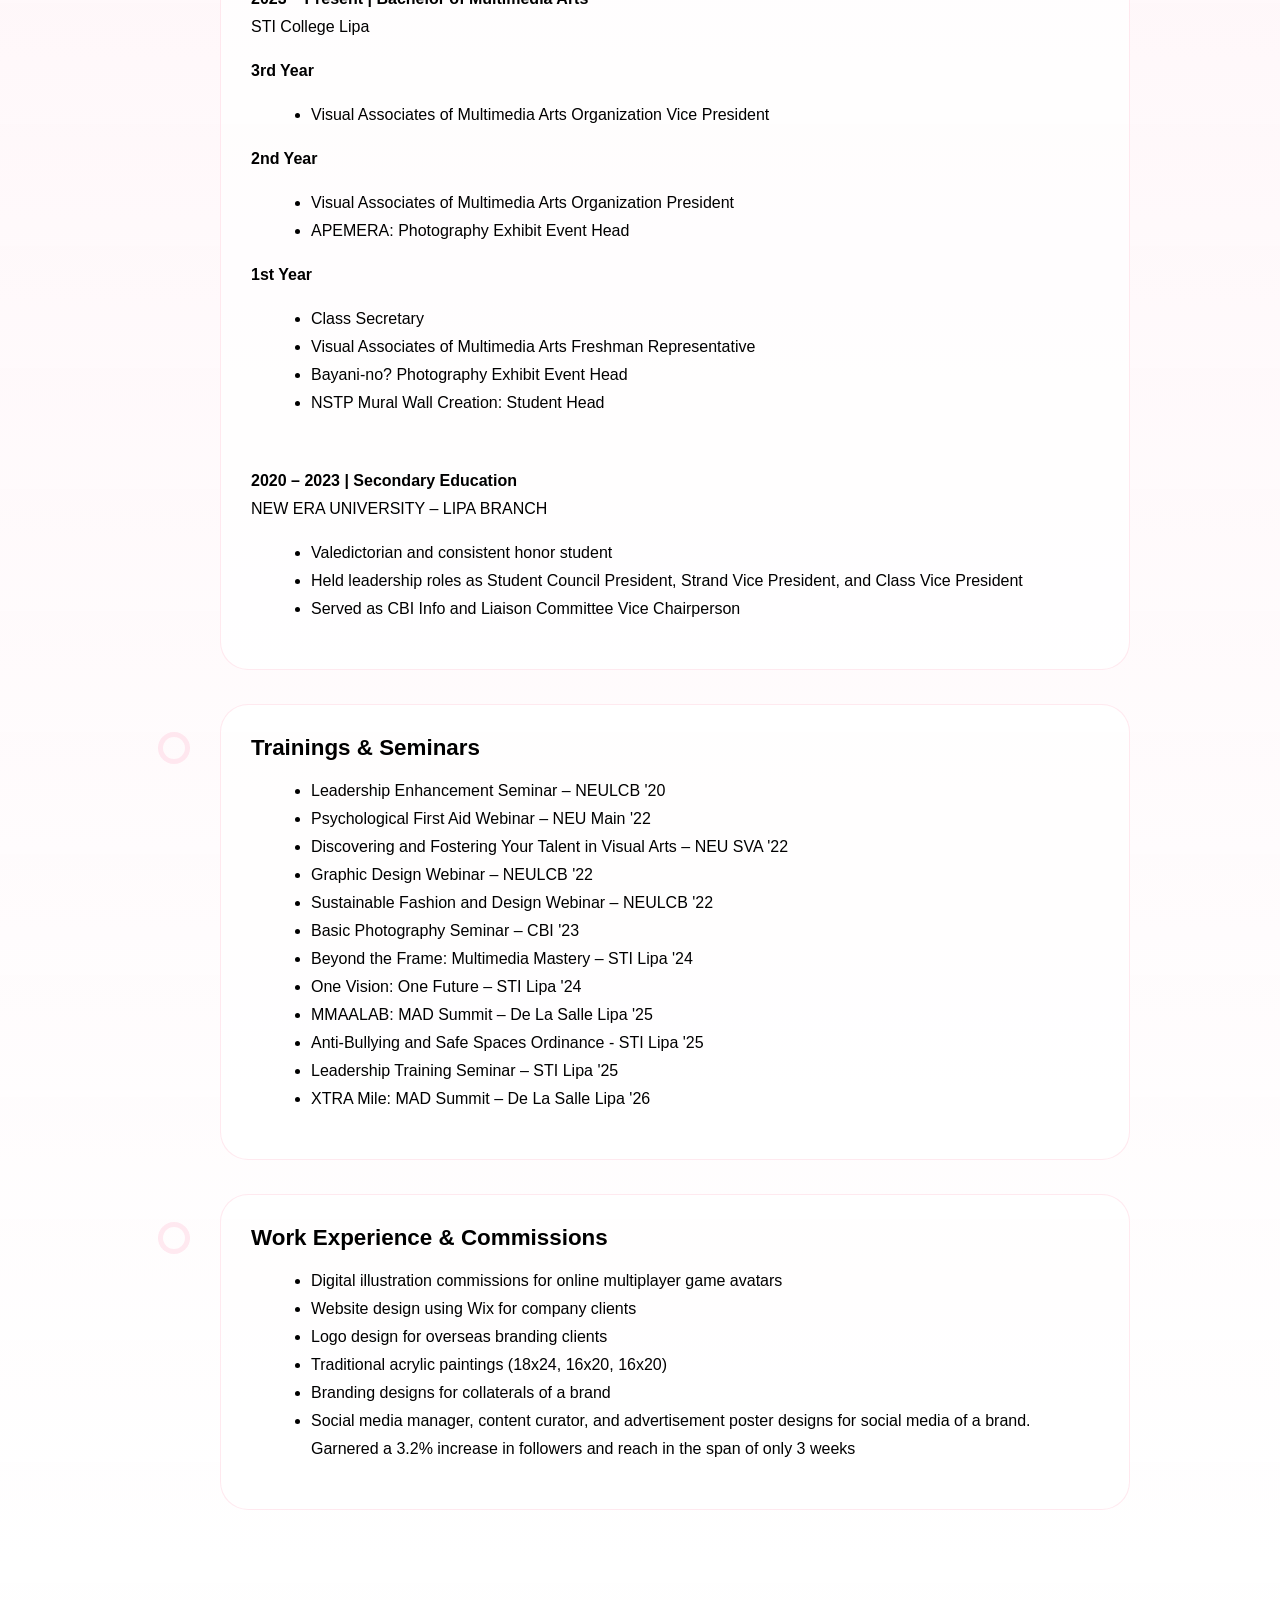
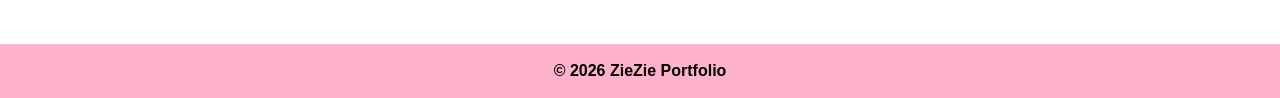
==== commit bf1262fe: "about.html" ====
--- a/about.html
+++ b/about.html
@@ -6,8 +6,9 @@
 
   <title>About Audzzie</title>
 
-  <link rel="stylesheet" href="assets/css/style.css">
-  <script defer src="assets/js/script.js"></script>
+  <link rel="stylesheet" href="css/style.css">
+  <script defer src="js/script.js"></script>
+  <img src="images/logo.png" class="logo" alt="Logo">
 
   <link rel="stylesheet" href="https://cdnjs.cloudflare.com/ajax/libs/font-awesome/6.5.0/css/all.min.css">
 
--- a/css/style.css
+++ b/css/style.css
@@ -0,0 +1,1266 @@
+72% of storage used … If you run out, you can't create, edit, and upload files. Get 30 GB for ₱10 for 3 months ₱49.
+/* ===========================
+   GLOBAL STYLES
+=========================== */
+
+:root {
+  --pink: #ffafc7;
+  --pink-dark: #c74378;
+  --pink-soft: #ffe4ec;
+  --pink-light: #fff5f8;
+  --white: #ffffff;
+  --black: #1e1116;
+  --gray: #5c4b52;
+
+  --glass: rgba(255, 255, 255, 0.62);
+  --glass-strong: rgba(255, 255, 255, 0.82);
+
+  --shadow: 0 25px 70px rgba(199, 67, 120, 0.22);
+  --soft-shadow: 0 15px 35px rgba(0, 0, 0, 0.12);
+
+  --radius: 28px;
+  --transition: 0.35s ease;
+}
+
+* {
+  box-sizing: border-box;
+}
+
+html {
+  scroll-behavior: smooth;
+}
+
+body {
+  margin: 0;
+  font-family: "Poppins", Arial, sans-serif;
+  color: var(--black);
+  background: var(--white);
+  overflow-x: hidden;
+  animation: pageEnter 0.8s ease both;
+}
+
+body::selection {
+  background: var(--pink);
+  color: var(--black);
+}
+
+a {
+  text-decoration: none;
+  color: inherit;
+}
+
+img,
+video {
+  max-width: 100%;
+  display: block;
+}
+
+main {
+  position: relative;
+  z-index: 2;
+}
+
+@keyframes pageEnter {
+  from {
+    opacity: 0;
+    transform: translateY(18px);
+    filter: blur(8px);
+  }
+
+  to {
+    opacity: 1;
+    transform: translateY(0);
+    filter: blur(0);
+  }
+}
+
+/* ===========================
+   PAGE TRANSITION SCREEN
+=========================== */
+
+.transition-screen {
+  position: fixed;
+  inset: 0;
+  z-index: 99999;
+  background:
+    radial-gradient(circle at 20% 20%, rgba(255, 255, 255, 0.95), transparent 28%),
+    radial-gradient(circle at 80% 70%, rgba(255, 255, 255, 0.8), transparent 30%),
+    linear-gradient(135deg, var(--pink), #ffd8e4);
+  display: grid;
+  place-items: center;
+  transform: translateY(100%);
+  transition: transform 0.55s cubic-bezier(.77, 0, .18, 1);
+  pointer-events: none;
+}
+
+.transition-screen::after {
+  content: "ZieZie";
+  font-size: clamp(2.5rem, 8vw, 7rem);
+  font-weight: 900;
+  color: rgba(255, 255, 255, 0.75);
+  letter-spacing: 0.08em;
+  text-shadow: 0 15px 40px rgba(199, 67, 120, 0.4);
+}
+
+.transition-screen.active {
+  transform: translateY(0);
+}
+
+/* ===========================
+   SCROLL PROGRESS
+=========================== */
+
+.scroll-progress {
+  position: fixed;
+  top: 0;
+  left: 0;
+  height: 4px;
+  width: 0%;
+  background: linear-gradient(90deg, var(--pink-dark), var(--pink));
+  z-index: 100000;
+  transition: width 0.1s linear;
+}
+
+/* ===========================
+   CURSOR GLOW
+=========================== */
+
+.cursor-glow {
+  position: fixed;
+  width: 260px;
+  height: 260px;
+  border-radius: 50%;
+  background: radial-gradient(circle, rgba(255, 175, 199, 0.34), transparent 65%);
+  pointer-events: none;
+  z-index: 1;
+  transform: translate(-50%, -50%);
+  opacity: 0;
+  transition: opacity 0.25s ease;
+}
+
+/* ===========================
+   HEADER / NAVIGATION
+=========================== */
+
+.site-header {
+  width: 100%;
+  padding: 14px 38px;
+  background: rgba(255, 175, 199, 0.86);
+  backdrop-filter: blur(18px);
+  -webkit-backdrop-filter: blur(18px);
+  display: flex;
+  align-items: center;
+  justify-content: space-between;
+  gap: 24px;
+  position: sticky;
+  top: 0;
+  z-index: 50;
+  box-shadow: 0 12px 30px rgba(199, 67, 120, 0.12);
+}
+
+.brand {
+  display: flex;
+  align-items: center;
+  gap: 12px;
+  font-weight: 900;
+  letter-spacing: 0.03em;
+}
+
+.logo {
+  height: 62px;
+  object-fit: contain;
+  filter: drop-shadow(0 6px 12px rgba(0, 0, 0, 0.12));
+}
+
+.nav-bar {
+  display: flex;
+  align-items: center;
+  gap: 36px;
+}
+
+.nav-links {
+  display: flex;
+  align-items: center;
+  gap: 10px;
+}
+
+.nav-links a {
+  position: relative;
+  padding: 10px 16px;
+  border-radius: 999px;
+  font-weight: 700;
+  transition: var(--transition);
+}
+
+.nav-links a::after {
+  content: "";
+  position: absolute;
+  left: 18px;
+  right: 18px;
+  bottom: 5px;
+  height: 3px;
+  border-radius: 999px;
+  background: var(--pink-dark);
+  transform: scaleX(0);
+  transform-origin: center;
+  transition: var(--transition);
+}
+
+.nav-links a:hover,
+.nav-links a.active {
+  background: rgba(255, 255, 255, 0.55);
+  transform: translateY(-2px);
+}
+
+.nav-links a:hover::after,
+.nav-links a.active::after {
+  transform: scaleX(1);
+}
+
+.social {
+  display: flex;
+  align-items: center;
+  gap: 14px;
+}
+
+.social a {
+  width: 38px;
+  height: 38px;
+  background: rgba(255, 255, 255, 0.55);
+  display: grid;
+  place-items: center;
+  border-radius: 50%;
+  font-size: 18px;
+  transition: var(--transition);
+}
+
+.social a:hover {
+  background: var(--white);
+  transform: translateY(-4px) rotate(8deg);
+  color: var(--pink-dark);
+}
+
+.menu-toggle {
+  display: none;
+  border: none;
+  background: var(--white);
+  color: var(--pink-dark);
+  width: 42px;
+  height: 42px;
+  border-radius: 50%;
+  font-size: 20px;
+  cursor: pointer;
+  box-shadow: var(--soft-shadow);
+}
+
+/* ===========================
+   REVEAL ANIMATIONS
+=========================== */
+
+.reveal-item {
+  opacity: 0;
+  transform: translateY(32px) scale(0.98);
+  transition:
+    opacity 0.75s ease var(--delay, 0ms),
+    transform 0.75s ease var(--delay, 0ms);
+}
+
+.reveal-item.show {
+  opacity: 1;
+  transform: translateY(0) scale(1);
+}
+
+/* ===========================
+   BUTTONS
+=========================== */
+
+.btn,
+.center button {
+  display: inline-flex;
+  align-items: center;
+  justify-content: center;
+  min-height: 48px;
+  padding: 13px 28px;
+  border-radius: 999px;
+  border: none;
+  cursor: pointer;
+  font-weight: 800;
+  transition: var(--transition);
+}
+
+.primary-btn {
+  background: var(--pink);
+  color: var(--black);
+  box-shadow: 0 14px 30px rgba(199, 67, 120, 0.24);
+}
+
+.primary-btn:hover {
+  transform: translateY(-5px);
+  background: var(--white);
+}
+
+.ghost-btn {
+  border: 2px solid rgba(199, 67, 120, 0.25);
+  background: rgba(255, 255, 255, 0.58);
+}
+
+.ghost-btn:hover {
+  background: var(--pink);
+  transform: translateY(-5px);
+}
+
+/* ===========================
+   INDEX / HOME PAGE
+=========================== */
+
+.index-background {
+  min-height: 100vh;
+  background: url("../images/bg-index.png") no-repeat center center / cover;
+  position: relative;
+}
+
+.index-background::before {
+  content: "";
+  position: fixed;
+  inset: 0;
+  background:
+    linear-gradient(120deg, rgba(255, 255, 255, 0.42), rgba(255, 175, 199, 0.22)),
+    radial-gradient(circle at center, rgba(255, 255, 255, 0.18), transparent 45%);
+  z-index: 0;
+  pointer-events: none;
+}
+
+.home-main {
+  min-height: calc(100vh - 104px);
+  display: grid;
+  place-items: center;
+  padding: 80px 20px;
+}
+
+.home-hero {
+  width: min(820px, 92vw);
+  padding: clamp(34px, 6vw, 72px);
+  text-align: center;
+  border-radius: 42px;
+  background: rgba(255, 255, 255, 0.45);
+  backdrop-filter: blur(18px);
+  -webkit-backdrop-filter: blur(18px);
+  border: 1px solid rgba(255, 255, 255, 0.65);
+  box-shadow:
+    0 30px 90px rgba(199, 67, 120, 0.25),
+    inset 0 0 25px rgba(255, 255, 255, 0.4);
+  position: relative;
+  overflow: hidden;
+}
+
+.home-hero::before {
+  content: "";
+  position: absolute;
+  width: 220px;
+  height: 220px;
+  right: -70px;
+  top: -70px;
+  background: var(--pink);
+  border-radius: 50%;
+  opacity: 0.35;
+  filter: blur(6px);
+}
+
+.home-hero::after {
+  content: "";
+  position: absolute;
+  width: 170px;
+  height: 170px;
+  left: -60px;
+  bottom: -60px;
+  background: var(--white);
+  border-radius: 45% 55% 50% 50%;
+  opacity: 0.5;
+}
+
+.eyebrow {
+  margin: 0 0 14px;
+  font-size: 0.82rem;
+  text-transform: uppercase;
+  letter-spacing: 0.24em;
+  font-weight: 900;
+  color: var(--pink-dark);
+}
+
+.home-hero h1,
+.gallery-intro h1,
+.about-text h1 {
+  margin: 0 0 20px;
+  font-size: clamp(2.6rem, 7vw, 6.2rem);
+  line-height: 0.95;
+  letter-spacing: -0.06em;
+}
+
+.hero-copy {
+  max-width: 650px;
+  margin: 0 auto 30px;
+  color: var(--gray);
+  font-size: 1.08rem;
+  line-height: 1.8;
+}
+
+.hero-actions {
+  display: flex;
+  justify-content: center;
+  flex-wrap: wrap;
+  gap: 14px;
+}
+
+/* FLOATING INDEX IMAGES */
+
+.float-container {
+  position: fixed;
+  top: 0;
+  left: 0;
+  width: 100%;
+  height: 100%;
+  pointer-events: none;
+  z-index: 1;
+}
+
+.float {
+  position: absolute;
+  z-index: 1;
+  pointer-events: none;
+  animation: floating 6s ease-in-out infinite;
+  filter: drop-shadow(0 20px 30px rgba(199, 67, 120, 0.2));
+}
+
+.one {
+  left: 4%;
+  bottom: 8%;
+  width: min(500px, 42vw);
+}
+
+.two {
+  right: 3%;
+  top: 14%;
+  width: min(620px, 48vw);
+  animation-delay: 1s;
+}
+
+.three {
+  left: 12%;
+  top: 16%;
+  width: 170px;
+  animation-delay: 0.4s;
+}
+
+.four {
+  right: 23%;
+  bottom: 14%;
+  width: 180px;
+  animation-delay: 1.6s;
+}
+
+@keyframes floating {
+  0% {
+    transform: translateY(0) rotate(0deg);
+  }
+
+  50% {
+    transform: translateY(-25px) rotate(4deg);
+  }
+
+  100% {
+    transform: translateY(0) rotate(0deg);
+  }
+}
+
+/* ===========================
+   ABOUT PAGE
+=========================== */
+
+.soft-background,
+.gallery-background {
+  background:
+    radial-gradient(circle at 10% 10%, rgba(255, 175, 199, 0.28), transparent 32%),
+    radial-gradient(circle at 90% 30%, rgba(255, 228, 236, 0.7), transparent 28%),
+    linear-gradient(180deg, #fff, var(--pink-light));
+}
+
+.about {
+  width: min(1180px, 92vw);
+  margin: 0 auto;
+  padding: 90px 0;
+  display: grid;
+  grid-template-columns: 360px 1fr;
+  align-items: center;
+  gap: 60px;
+}
+
+.profile-card {
+  position: relative;
+  padding: 20px;
+  border-radius: 42px;
+  background: rgba(255, 255, 255, 0.62);
+  box-shadow: var(--shadow);
+  transform-style: preserve-3d;
+}
+
+.profile-card::before {
+  content: "";
+  position: absolute;
+  inset: 14px;
+  border: 2px dashed rgba(199, 67, 120, 0.28);
+  border-radius: 34px;
+  z-index: 1;
+  pointer-events: none;
+}
+
+.profile-glow {
+  position: absolute;
+  inset: -25px;
+  border-radius: 50%;
+  background: radial-gradient(circle, rgba(255, 175, 199, 0.52), transparent 65%);
+  animation: pulseGlow 3.8s ease-in-out infinite;
+}
+
+.profile {
+  width: 100%;
+  border-radius: 32px;
+  position: relative;
+  z-index: 2;
+  box-shadow: 0 25px 45px rgba(0, 0, 0, 0.16);
+}
+
+@keyframes pulseGlow {
+  0%,
+  100% {
+    transform: scale(0.96);
+    opacity: 0.55;
+  }
+
+  50% {
+    transform: scale(1.06);
+    opacity: 0.95;
+  }
+}
+
+.about-text {
+  background: rgba(255, 255, 255, 0.68);
+  padding: clamp(28px, 4vw, 50px);
+  border-radius: 36px;
+  box-shadow: var(--shadow);
+  border: 1px solid rgba(255, 255, 255, 0.75);
+}
+
+.about-text h1 {
+  color: var(--black);
+  font-size: clamp(2.4rem, 5vw, 4.5rem);
+}
+
+.about-text p {
+  color: var(--gray);
+  line-height: 1.8;
+}
+
+.about-text strong {
+  color: var(--black);
+}
+
+.about-text h3 {
+  margin-top: 28px;
+  color: var(--pink-dark);
+  font-size: 1.5rem;
+}
+
+.skills {
+  display: grid;
+  grid-template-columns: repeat(auto-fit, minmax(180px, 1fr));
+  gap: 12px;
+  padding: 0;
+  list-style: none;
+  margin-top: 18px;
+}
+
+.skills li {
+  background:
+    linear-gradient(135deg, rgba(255, 255, 255, 0.86), rgba(255, 228, 236, 0.92));
+  padding: 13px 16px;
+  border-radius: 18px;
+  text-align: center;
+  font-weight: 800;
+  color: var(--pink-dark);
+  border: 1px solid rgba(255, 175, 199, 0.38);
+  transition: var(--transition);
+}
+
+.skills li:hover {
+  transform: translateY(-6px) rotate(-1deg);
+  background: var(--pink);
+  color: var(--black);
+}
+
+/* ===========================
+   EDUCATION
+=========================== */
+
+.education {
+  padding: 80px 20px 100px;
+  background:
+    linear-gradient(180deg, rgba(255, 245, 248, 0.86), rgba(255, 255, 255, 0.92));
+}
+
+.section-heading {
+  text-align: center;
+  margin-bottom: 45px;
+}
+
+.section-heading h2,
+.contact h2,
+.gallery-category h2 {
+  margin: 0;
+  font-size: clamp(2rem, 4vw, 3.8rem);
+  letter-spacing: -0.04em;
+}
+
+.edu-timeline {
+  width: min(980px, 92vw);
+  margin: 0 auto;
+  position: relative;
+}
+
+.edu-timeline::before {
+  content: "";
+  position: absolute;
+  left: 24px;
+  top: 0;
+  bottom: 0;
+  width: 4px;
+  border-radius: 999px;
+  background: linear-gradient(var(--pink), var(--pink-dark));
+}
+
+.edu-block {
+  position: relative;
+  margin: 0 0 34px 70px;
+  padding: 30px;
+  background: rgba(255, 255, 255, 0.76);
+  border-radius: 28px;
+  box-shadow: var(--soft-shadow);
+  border: 1px solid rgba(255, 175, 199, 0.28);
+}
+
+.edu-block::before {
+  content: "";
+  position: absolute;
+  left: -58px;
+  top: 32px;
+  width: 22px;
+  height: 22px;
+  background: var(--pink);
+  border: 5px solid var(--white);
+  border-radius: 50%;
+  box-shadow: 0 0 0 5px rgba(255, 175, 199, 0.26);
+}
+
+.edu-block h3 {
+  margin: 0 0 16px;
+  color: var(--pink-dark);
+  font-size: 1.4rem;
+}
+
+.edu-block p,
+.edu-block li {
+  line-height: 1.75;
+}
+
+.edu-block ul {
+  margin-left: 20px;
+}
+
+/* ===========================
+   GALLERY PAGE
+=========================== */
+
+.gallery-intro {
+  width: min(980px, 92vw);
+  margin: 0 auto;
+  padding: 90px 0 40px;
+  text-align: center;
+}
+
+.gallery-intro h1 {
+  font-size: clamp(3rem, 8vw, 7rem);
+}
+
+.gallery-intro p {
+  font-size: 1.06rem;
+  line-height: 1.9;
+  color: var(--gray);
+}
+
+.gallery-filters {
+  display: flex;
+  justify-content: center;
+  flex-wrap: wrap;
+  gap: 12px;
+  margin-top: 34px;
+}
+
+.gallery-filters a {
+  padding: 11px 18px;
+  border-radius: 999px;
+  background: rgba(255, 255, 255, 0.72);
+  border: 1px solid rgba(255, 175, 199, 0.5);
+  font-weight: 800;
+  transition: var(--transition);
+}
+
+.gallery-filters a:hover {
+  background: var(--pink);
+  transform: translateY(-4px);
+}
+
+.gallery-section {
+  width: min(1280px, 94vw);
+  margin: 0 auto;
+  padding: 20px 0 90px;
+}
+
+.gallery-category {
+  margin: 0 0 80px;
+  padding: clamp(24px, 4vw, 42px);
+  border-radius: 38px;
+  background: rgba(255, 255, 255, 0.55);
+  box-shadow: var(--shadow);
+  border: 1px solid rgba(255, 255, 255, 0.72);
+  overflow: hidden;
+}
+
+.gallery-category h2 {
+  color: var(--pink-dark);
+}
+
+.gallery-category p {
+  max-width: 900px;
+  color: var(--gray);
+  line-height: 1.85;
+  margin-bottom: 26px;
+}
+
+.gallery-row {
+  display: flex;
+  gap: 20px;
+  overflow-x: auto;
+  padding: 18px 4px 32px;
+  scroll-snap-type: x mandatory;
+  cursor: grab;
+  user-select: none;
+}
+
+.gallery-row.drag-active {
+  cursor: grabbing;
+}
+
+.gallery-row::-webkit-scrollbar {
+  height: 10px;
+}
+
+.gallery-row::-webkit-scrollbar-track {
+  background: rgba(255, 228, 236, 0.8);
+  border-radius: 999px;
+}
+
+.gallery-row::-webkit-scrollbar-thumb {
+  background: linear-gradient(90deg, var(--pink), var(--pink-dark));
+  border-radius: 999px;
+}
+
+.gallery-row img,
+.gallery-row video {
+  width: 290px;
+  height: 210px;
+  object-fit: cover;
+  border-radius: 24px;
+  flex-shrink: 0;
+  scroll-snap-align: center;
+  cursor: pointer;
+  transition:
+    transform 0.35s ease,
+    box-shadow 0.35s ease,
+    filter 0.35s ease;
+  box-shadow: 0 16px 35px rgba(0, 0, 0, 0.17);
+  border: 4px solid rgba(255, 255, 255, 0.76);
+}
+
+.gallery-row img:hover,
+.gallery-row video:hover {
+  transform: translateY(-10px) scale(1.04) rotate(-1deg);
+  box-shadow: 0 25px 55px rgba(199, 67, 120, 0.28);
+  filter: saturate(1.15);
+}
+
+/* ===========================
+   GALLERY POP-UP / LIGHTBOX
+=========================== */
+
+.lightbox {
+  position: fixed;
+  inset: 0;
+  z-index: 99999;
+  display: none;
+  align-items: center;
+  justify-content: center;
+  padding: 30px;
+
+  background:
+    radial-gradient(circle at center, rgba(255, 175, 199, 0.25), transparent 35%),
+    rgba(0, 0, 0, 0.88);
+
+  backdrop-filter: blur(12px);
+  -webkit-backdrop-filter: blur(12px);
+}
+
+.lightbox.active {
+  display: flex;
+  animation: popupFade 0.3s ease forwards;
+}
+
+@keyframes popupFade {
+  from {
+    opacity: 0;
+  }
+
+  to {
+    opacity: 1;
+  }
+}
+
+.lightbox-box {
+  position: relative;
+  width: auto;
+  max-width: 96vw;
+  max-height: 92vh;
+  display: flex;
+  align-items: center;
+  justify-content: center;
+  animation: popupZoom 0.35s ease forwards;
+}
+
+@keyframes popupZoom {
+  from {
+    transform: scale(0.85) translateY(20px);
+    opacity: 0;
+  }
+
+  to {
+    transform: scale(1) translateY(0);
+    opacity: 1;
+  }
+}
+
+.lightbox img,
+.lightbox video {
+  display: none;
+  max-width: 96vw;
+  max-height: 88vh;
+  width: auto;
+  height: auto;
+
+  object-fit: contain;
+  border-radius: 24px;
+
+  background: #000;
+  border: 5px solid rgba(255, 255, 255, 0.8);
+
+  box-shadow:
+    0 25px 90px rgba(0, 0, 0, 0.6),
+    0 0 35px rgba(255, 175, 199, 0.45);
+}
+
+.lightbox video {
+  width: min(1000px, 94vw);
+}
+
+.lightbox-close {
+  position: absolute;
+  top: -22px;
+  right: -22px;
+
+  width: 52px;
+  height: 52px;
+
+  border: none;
+  border-radius: 50%;
+
+  display: grid;
+  place-items: center;
+
+  background: #ffafc7;
+  color: #1e1116;
+
+  font-size: 25px;
+  cursor: pointer;
+  z-index: 5;
+
+  box-shadow: 0 15px 35px rgba(0, 0, 0, 0.35);
+  transition: 0.3s ease;
+}
+
+.lightbox-close:hover {
+  background: #ffffff;
+  color: #c74378;
+  transform: rotate(90deg) scale(1.08);
+}
+
+/* Makes the logo text white */
+.brand span {
+  color: #ffffff;
+  text-shadow: 0 2px 10px rgba(199, 67, 120, 0.35);
+}
+
+/* Responsive pop-up */
+@media (max-width: 600px) {
+  .lightbox {
+    padding: 18px;
+  }
+
+  .lightbox img,
+  .lightbox video {
+    max-width: 95vw;
+    max-height: 82vh;
+    border-radius: 18px;
+  }
+
+  .lightbox-close {
+    top: -16px;
+    right: -10px;
+    width: 45px;
+    height: 45px;
+    font-size: 22px;
+  }
+}
+
+/* ===========================
+   CONTACT PAGE
+=========================== */
+
+.contact-background {
+  background: url("../images/bg-contact.png") no-repeat center center / cover;
+  min-height: 100vh;
+  position: relative;
+}
+
+.contact-background::before {
+  content: "";
+  position: fixed;
+  inset: 0;
+  background:
+    linear-gradient(135deg, rgba(255, 255, 255, 0.36), rgba(255, 175, 199, 0.2)),
+    radial-gradient(circle at 50% 30%, rgba(255, 255, 255, 0.26), transparent 38%);
+  pointer-events: none;
+  z-index: 0;
+}
+
+.contact-main {
+  min-height: calc(100vh - 160px);
+  display: grid;
+  place-items: center;
+  padding: 90px 20px;
+}
+
+.float-img {
+  position: absolute;
+  animation: floatSoft 8s ease-in-out infinite;
+  filter: drop-shadow(0 20px 35px rgba(199, 67, 120, 0.24));
+}
+
+@keyframes floatSoft {
+  0% {
+    transform: translateY(0) rotate(0deg);
+  }
+
+  50% {
+    transform: translateY(-20px) rotate(3deg);
+  }
+
+  100% {
+    transform: translateY(0) rotate(0deg);
+  }
+}
+
+.contact-shape2 {
+  left: 5%;
+  bottom: 15%;
+  width: 300px;
+}
+
+.contact-shape1 {
+  right: 8%;
+  top: 18%;
+  width: 400px;
+  animation-delay: 0.7s;
+}
+
+.contact-shape6 {
+  left: 10%;
+  top: 15%;
+  width: 400px;
+  animation-delay: 1.1s;
+}
+
+.contact-shape3 {
+  left: 10%;
+  top: 34%;
+  width: 150px;
+  animation-delay: 1.5s;
+}
+
+.contact-shape4 {
+  right: 5%;
+  bottom: 15%;
+  width: 300px;
+  animation-delay: 2s;
+}
+
+.contact {
+  width: min(560px, 92vw);
+  padding: clamp(32px, 5vw, 52px);
+  text-align: center;
+  background: rgba(255, 255, 255, 0.28);
+  backdrop-filter: blur(20px);
+  -webkit-backdrop-filter: blur(20px);
+  border-radius: 34px;
+  border: 1px solid rgba(255, 255, 255, 0.58);
+  box-shadow:
+    0 28px 80px rgba(0, 0, 0, 0.24),
+    inset 0 0 18px rgba(255, 255, 255, 0.32);
+  position: relative;
+  z-index: 5;
+  overflow: hidden;
+}
+
+.contact::before {
+  content: "";
+  position: absolute;
+  inset: 0;
+  background:
+    linear-gradient(120deg, rgba(255, 255, 255, 0.48), rgba(255, 255, 255, 0.05));
+  pointer-events: none;
+}
+
+.contact h2,
+.contact p,
+.contact a {
+  position: relative;
+  z-index: 2;
+}
+
+.contact h2 {
+  margin-bottom: 18px;
+  color: var(--pink-dark);
+}
+
+.contact p {
+  margin: 13px 0;
+  color: #231820;
+}
+
+.contact-links {
+  margin-top: 24px;
+  display: flex;
+  justify-content: center;
+  gap: 15px;
+  flex-wrap: wrap;
+}
+
+.contact-links a {
+  background: var(--pink);
+  padding: 12px 20px;
+  border-radius: 999px;
+  transition: var(--transition);
+  font-weight: 800;
+  box-shadow: 0 14px 28px rgba(199, 67, 120, 0.22);
+}
+
+.contact-links a:hover {
+  transform: translateY(-5px);
+  background: var(--white);
+}
+
+/* ===========================
+   FOOTER
+=========================== */
+
+footer {
+  text-align: center;
+  padding: 18px;
+  background: rgba(255, 175, 199, 0.94);
+  position: relative;
+  z-index: 10;
+  font-weight: 700;
+}
+
+footer p {
+  margin: 0;
+}
+
+/* ===========================
+   RESPONSIVE DESIGN
+=========================== */
+
+@media (max-width: 900px) {
+  .site-header {
+    padding: 12px 20px;
+  }
+
+  .brand span {
+    display: none;
+  }
+
+  .menu-toggle {
+    display: grid;
+    place-items: center;
+  }
+
+  .nav-bar {
+    position: absolute;
+    top: calc(100% + 10px);
+    left: 20px;
+    right: 20px;
+    padding: 18px;
+    border-radius: 26px;
+    background: rgba(255, 255, 255, 0.88);
+    backdrop-filter: blur(18px);
+    -webkit-backdrop-filter: blur(18px);
+    box-shadow: var(--shadow);
+    flex-direction: column;
+    gap: 18px;
+    transform: translateY(-12px) scale(0.96);
+    opacity: 0;
+    pointer-events: none;
+    transition: var(--transition);
+  }
+
+  .nav-bar.open {
+    transform: translateY(0) scale(1);
+    opacity: 1;
+    pointer-events: auto;
+  }
+
+  .nav-links {
+    flex-direction: column;
+    width: 100%;
+  }
+
+  .nav-links a {
+    width: 100%;
+    text-align: center;
+  }
+
+  .about {
+    grid-template-columns: 1fr;
+    padding: 60px 0;
+  }
+
+  .profile-card {
+    width: min(340px, 86vw);
+    margin: 0 auto;
+  }
+
+  .about-text {
+    text-align: center;
+  }
+
+  .edu-timeline::before {
+    left: 16px;
+  }
+
+  .edu-block {
+    margin-left: 50px;
+    padding: 24px;
+  }
+
+  .edu-block::before {
+    left: -45px;
+  }
+
+  .gallery-row img,
+  .gallery-row video {
+    width: 245px;
+    height: 175px;
+  }
+
+  .contact-shape1,
+  .contact-shape6 {
+    width: 260px;
+  }
+
+  .contact-shape2,
+  .contact-shape4 {
+    width: 210px;
+  }
+}
+
+@media (max-width: 540px) {
+  .logo {
+    height: 54px;
+  }
+
+  .home-main {
+    padding: 54px 16px;
+  }
+
+  .home-hero {
+    border-radius: 30px;
+  }
+
+  .hero-actions {
+    flex-direction: column;
+  }
+
+  .btn {
+    width: 100%;
+  }
+
+  .one {
+    width: 270px;
+  }
+
+  .two {
+    width: 250px;
+  }
+
+  .three,
+  .four {
+    width: 135px;
+  }
+
+  .skills {
+    grid-template-columns: 1fr;
+  }
+
+  .gallery-category {
+    border-radius: 28px;
+  }
+
+  .gallery-row img,
+  .gallery-row video {
+    width: 220px;
+    height: 158px;
+  }
+
+  .contact-links {
+    flex-direction: column;
+  }
+
+  .contact-links a {
+    width: 100%;
+  }
+
+  .lightbox {
+    padding: 18px;
+  }
+
+  .lightbox-close {
+    top: 18px;
+    right: 18px;
+  }
+}
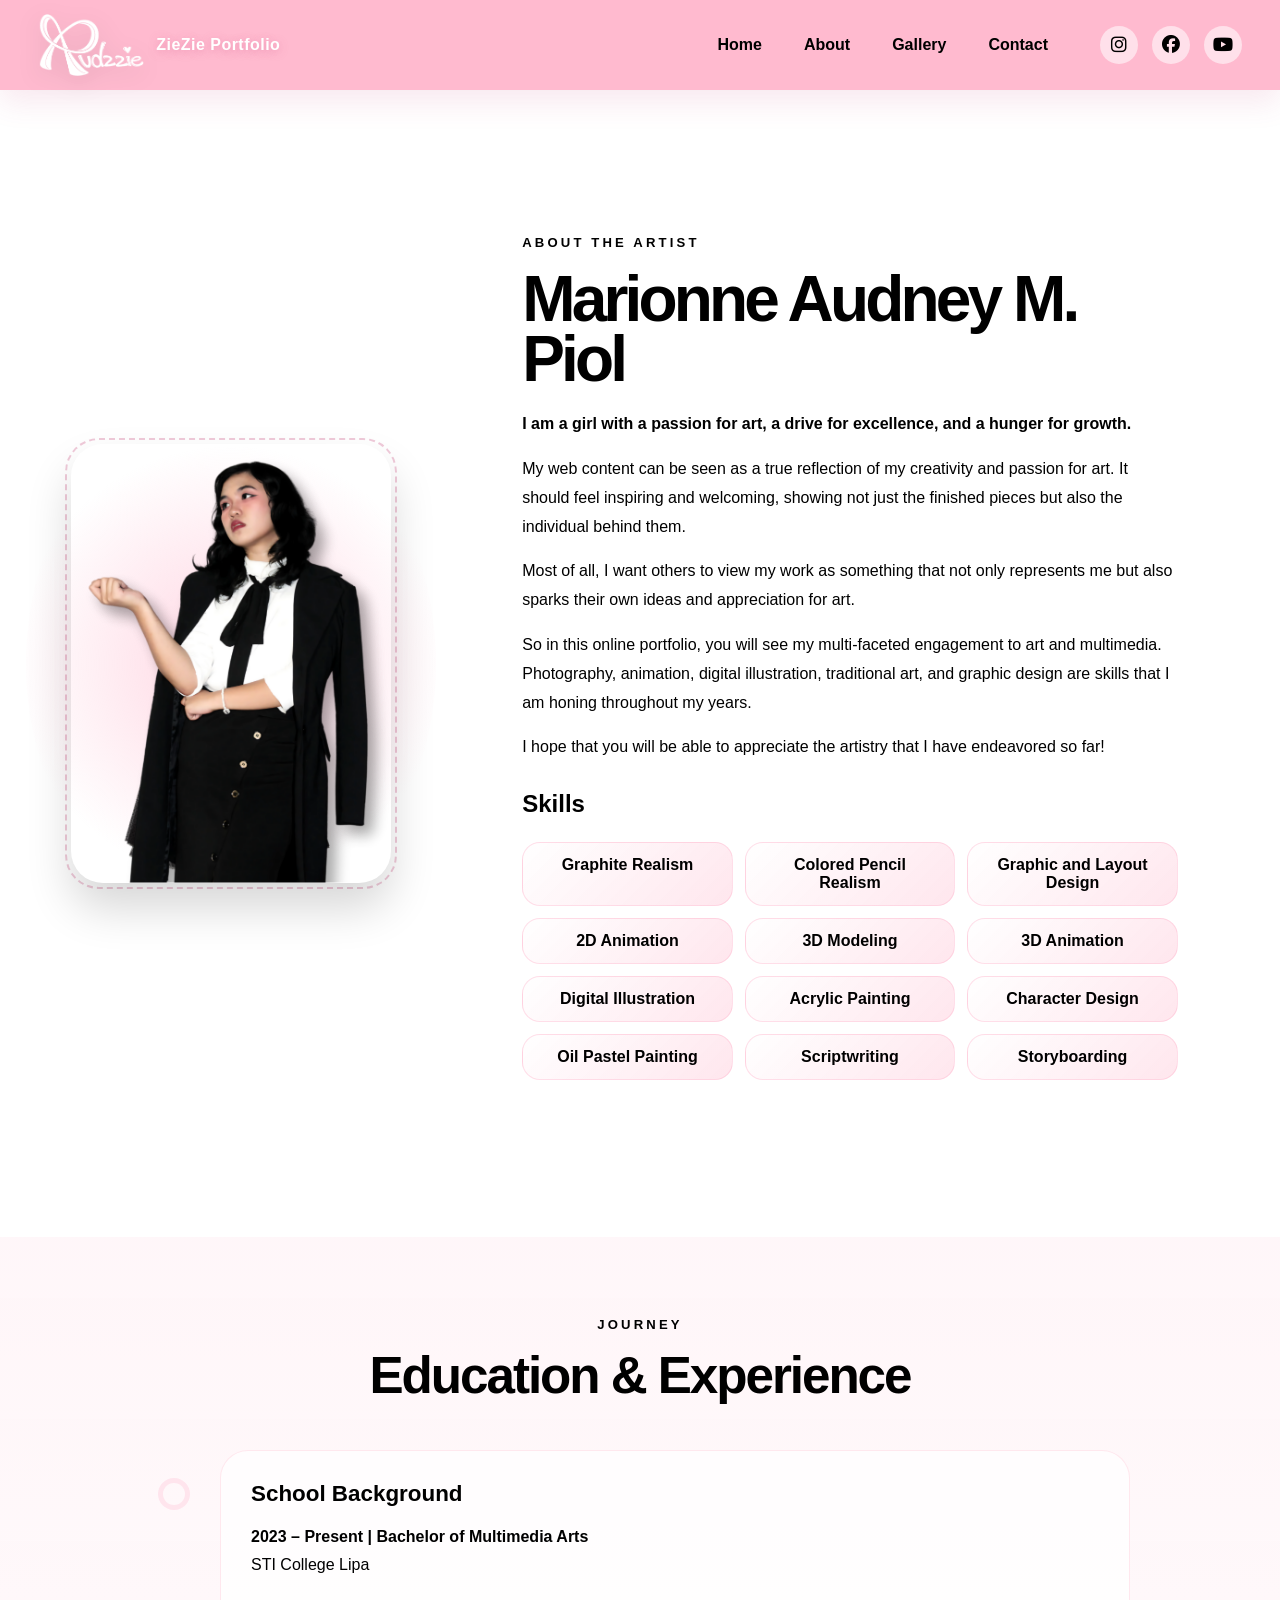
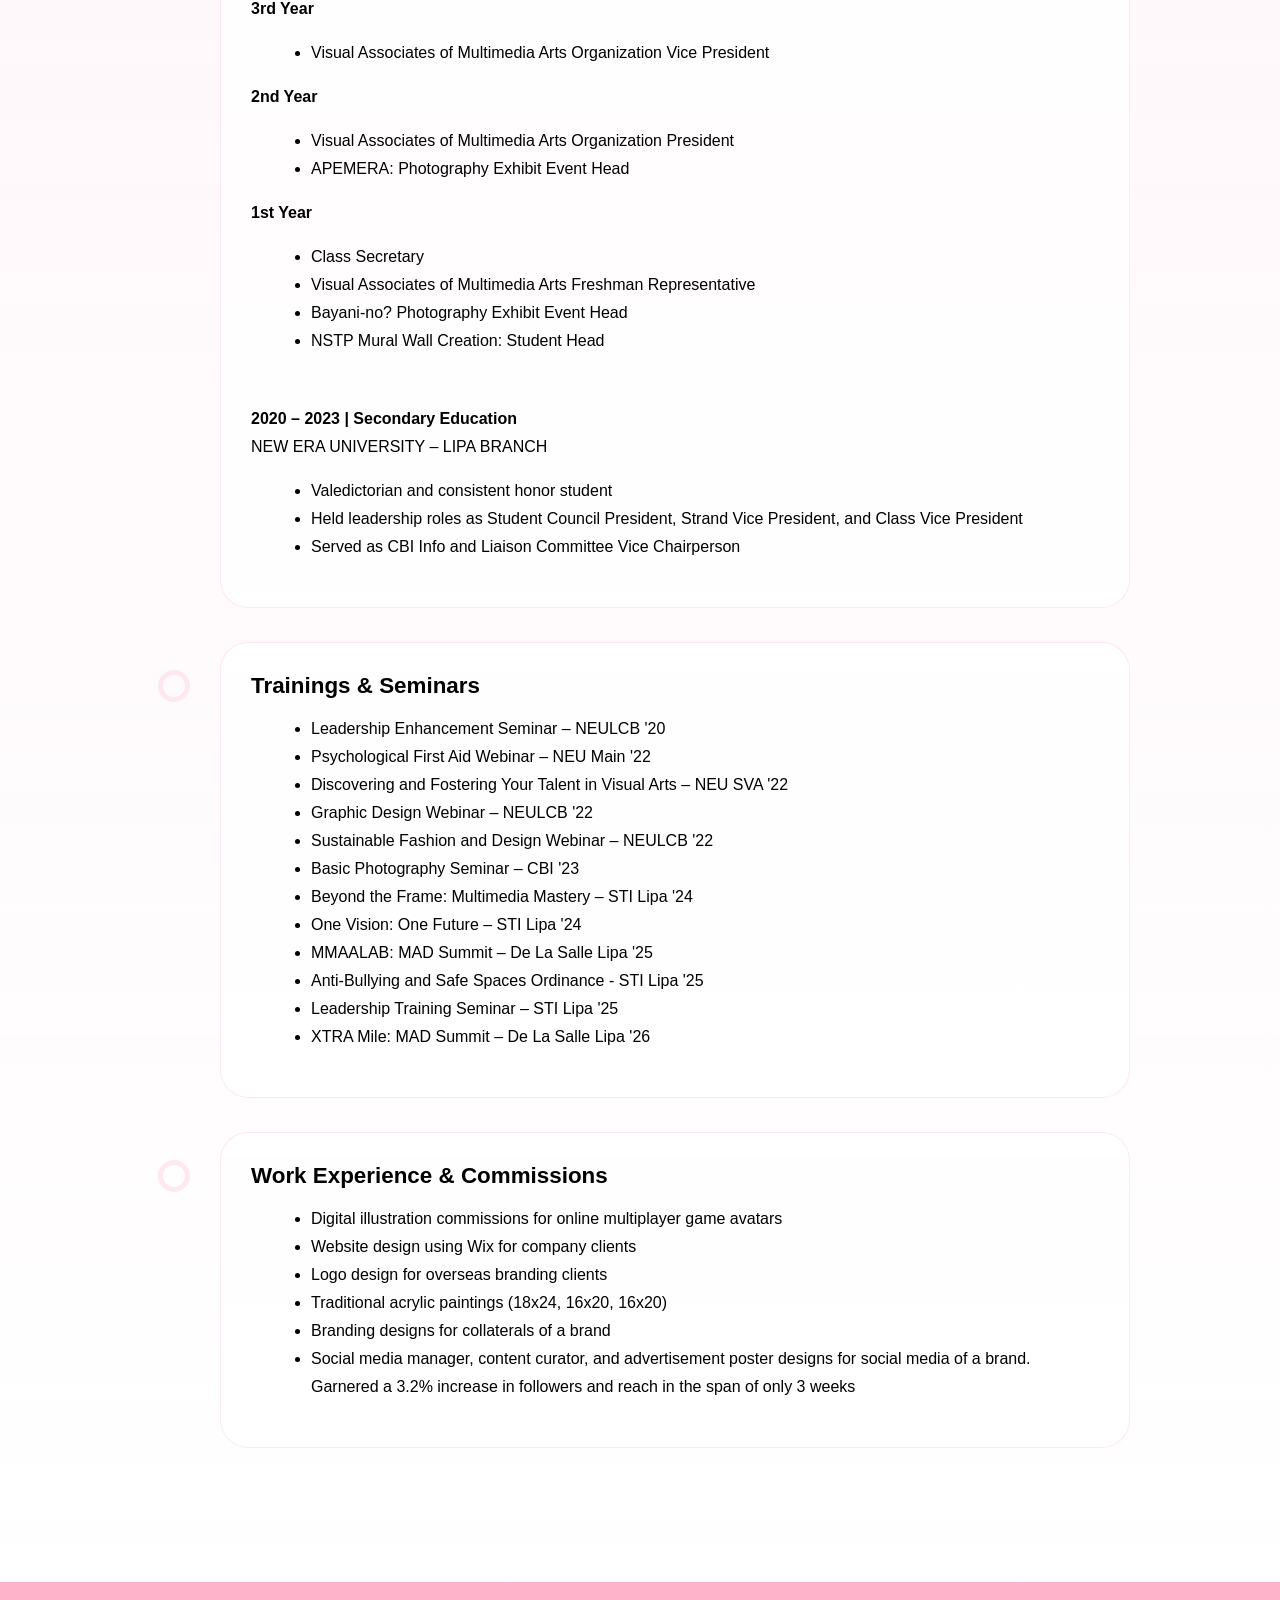
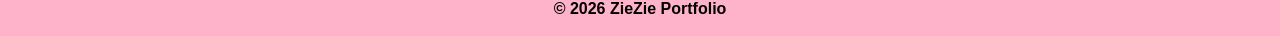
==== commit c16a2b29: "about.html" ====
--- a/about.html
+++ b/about.html
@@ -8,17 +8,15 @@
 
   <link rel="stylesheet" href="css/style.css">
   <script defer src="js/script.js"></script>
-  <img src="images/logo.png" class="logo" alt="Logo">
 
   <link rel="stylesheet" href="https://cdnjs.cloudflare.com/ajax/libs/font-awesome/6.5.0/css/all.min.css">
-
 </head>
 
 <body class="soft-background">
 
   <header class="site-header">
     <a href="index.html" class="brand">
-      <img src="assets/images/logo.png" class="logo" alt="ZieZie Portfolio Logo">
+      <img src="images/logo.png" class="logo" alt="ZieZie Portfolio Logo">
       <span>ZieZie Portfolio</span>
     </a>
 
@@ -38,9 +36,11 @@
         <a href="https://www.instagram.com/marsu.audzz?igsh=MWx1c2F2MXgxejM3Mg==" target="_blank" aria-label="Instagram">
           <i class="fab fa-instagram"></i>
         </a>
+
         <a href="https://www.facebook.com/share/17zyLV4o9A/" target="_blank" aria-label="Facebook">
           <i class="fab fa-facebook"></i>
         </a>
+
         <a href="https://youtube.com/@heyitzaudzzie4232?si=bf477tCG7ML1W5uI" target="_blank" aria-label="YouTube">
           <i class="fab fa-youtube"></i>
         </a>
@@ -54,7 +54,7 @@
 
       <div class="profile-card">
         <div class="profile-glow"></div>
-        <img src="assets/images/profile.png" class="profile" alt="Profile Picture">
+        <img src="images/profile.png" class="profile" alt="Profile Picture">
       </div>
 
       <div class="about-text">
@@ -62,7 +62,9 @@
 
         <h1>Marionne Audney M. Piol</h1>
 
-        <p><strong>I am a girl with a passion for art, a drive for excellence, and a hunger for growth.</strong></p>
+        <p>
+          <strong>I am a girl with a passion for art, a drive for excellence, and a hunger for growth.</strong>
+        </p>
 
         <p>
           My web content can be seen as a true reflection of my creativity and passion for art. It should feel inspiring and welcoming, showing not just the finished pieces but also the individual behind them.
@@ -112,15 +114,17 @@
         <div class="edu-block">
           <h3>School Background</h3>
 
-          <p><strong>2023 – Present | Bachelor of Multimedia Arts</strong><br>
-          STI College Lipa</p>
+          <p>
+            <strong>2023 – Present | Bachelor of Multimedia Arts</strong><br>
+            STI College Lipa
+          </p>
 
-            <p><strong>3rd Year</strong></p>
+          <p><strong>3rd Year</strong></p>
           <ul>
             <li>Visual Associates of Multimedia Arts Organization Vice President</li>
-            </ul>
+          </ul>
 
-              <p><strong>2nd Year</strong></p>
+          <p><strong>2nd Year</strong></p>
           <ul>
             <li>Visual Associates of Multimedia Arts Organization President</li>
             <li>APEMERA: Photography Exhibit Event Head</li>
@@ -134,17 +138,18 @@
             <li>NSTP Mural Wall Creation: Student Head</li>
           </ul>
 
-
           <br>
 
-          <p><strong>2020 – 2023 | Secondary Education</strong><br>
-NEW ERA UNIVERSITY – LIPA BRANCH</p>
+          <p>
+            <strong>2020 – 2023 | Secondary Education</strong><br>
+            NEW ERA UNIVERSITY – LIPA BRANCH
+          </p>
 
-<ul>
-  <li>Valedictorian and consistent honor student</li>
-  <li>Held leadership roles as Student Council President, Strand Vice President, and Class Vice President</li>
-  <li>Served as CBI Info and Liaison Committee Vice Chairperson</li>
-</ul>
+          <ul>
+            <li>Valedictorian and consistent honor student</li>
+            <li>Held leadership roles as Student Council President, Strand Vice President, and Class Vice President</li>
+            <li>Served as CBI Info and Liaison Committee Vice Chairperson</li>
+          </ul>
         </div>
 
         <div class="edu-block">
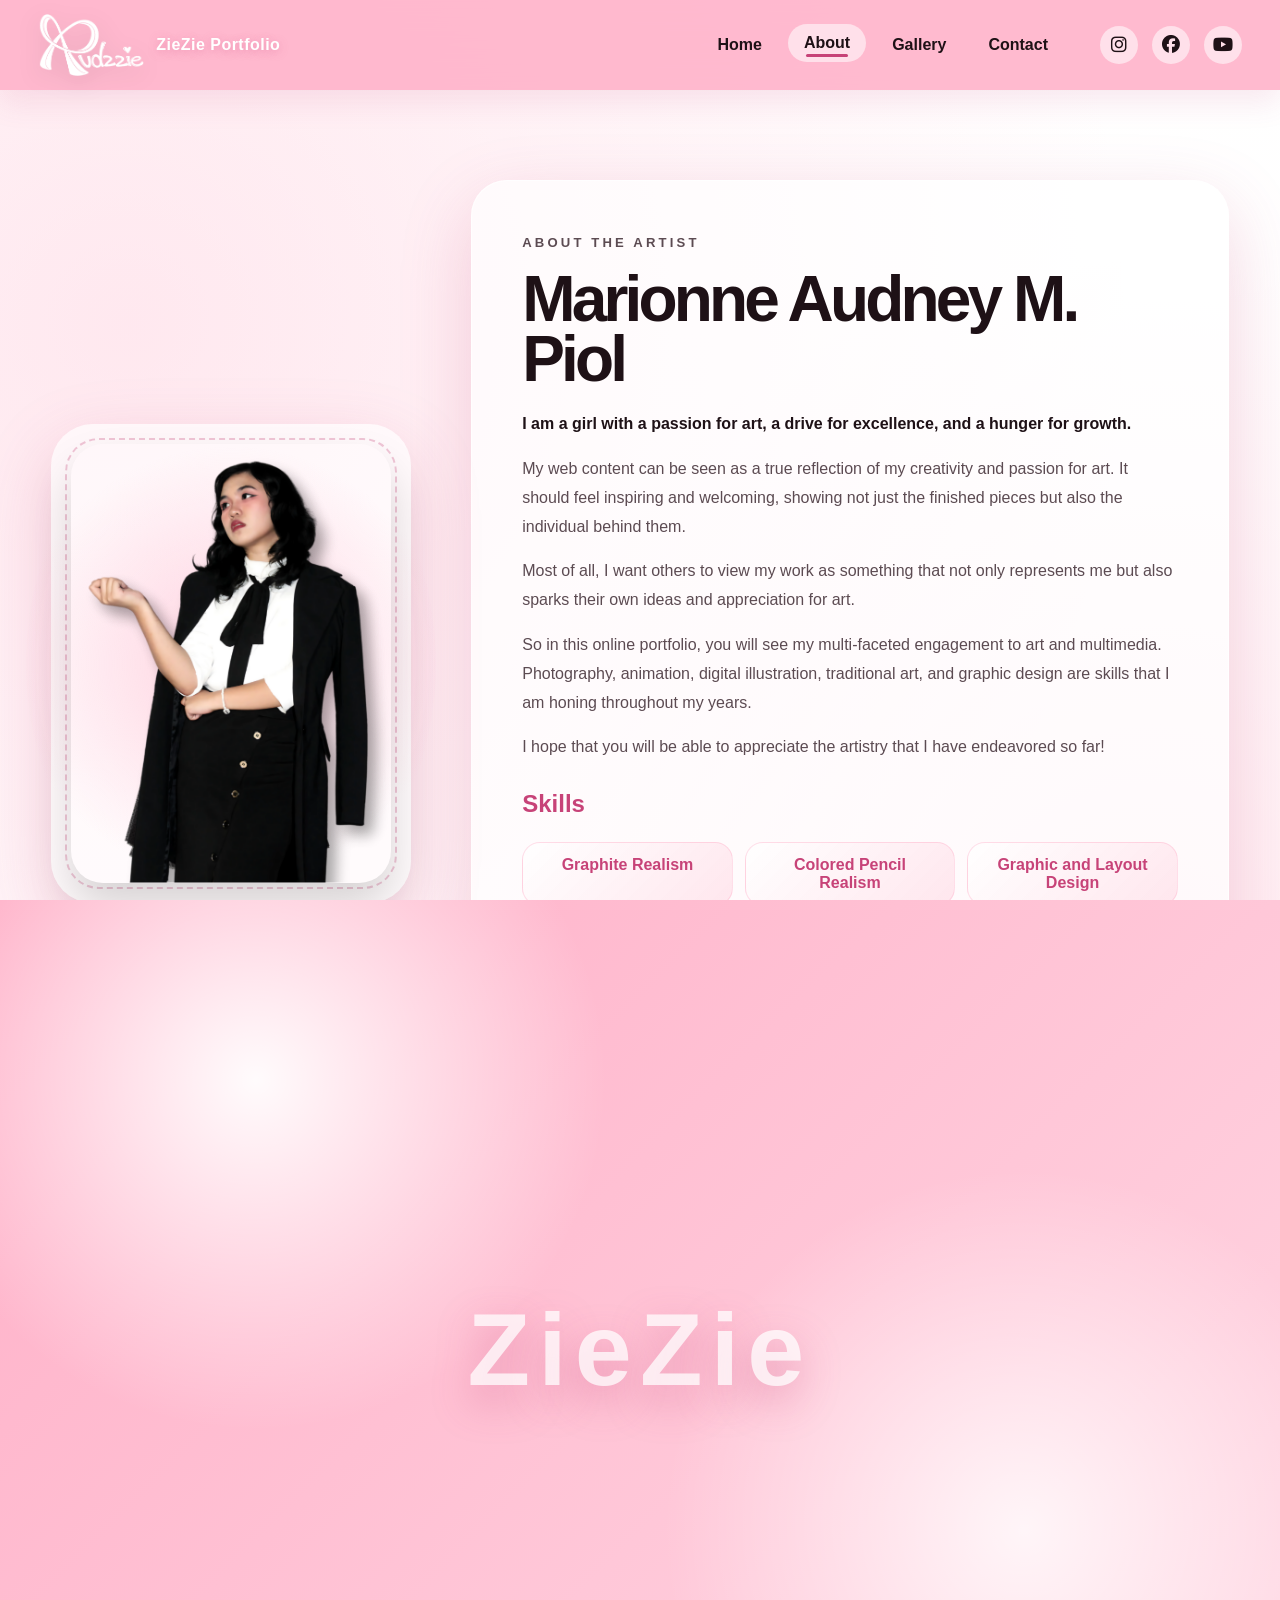
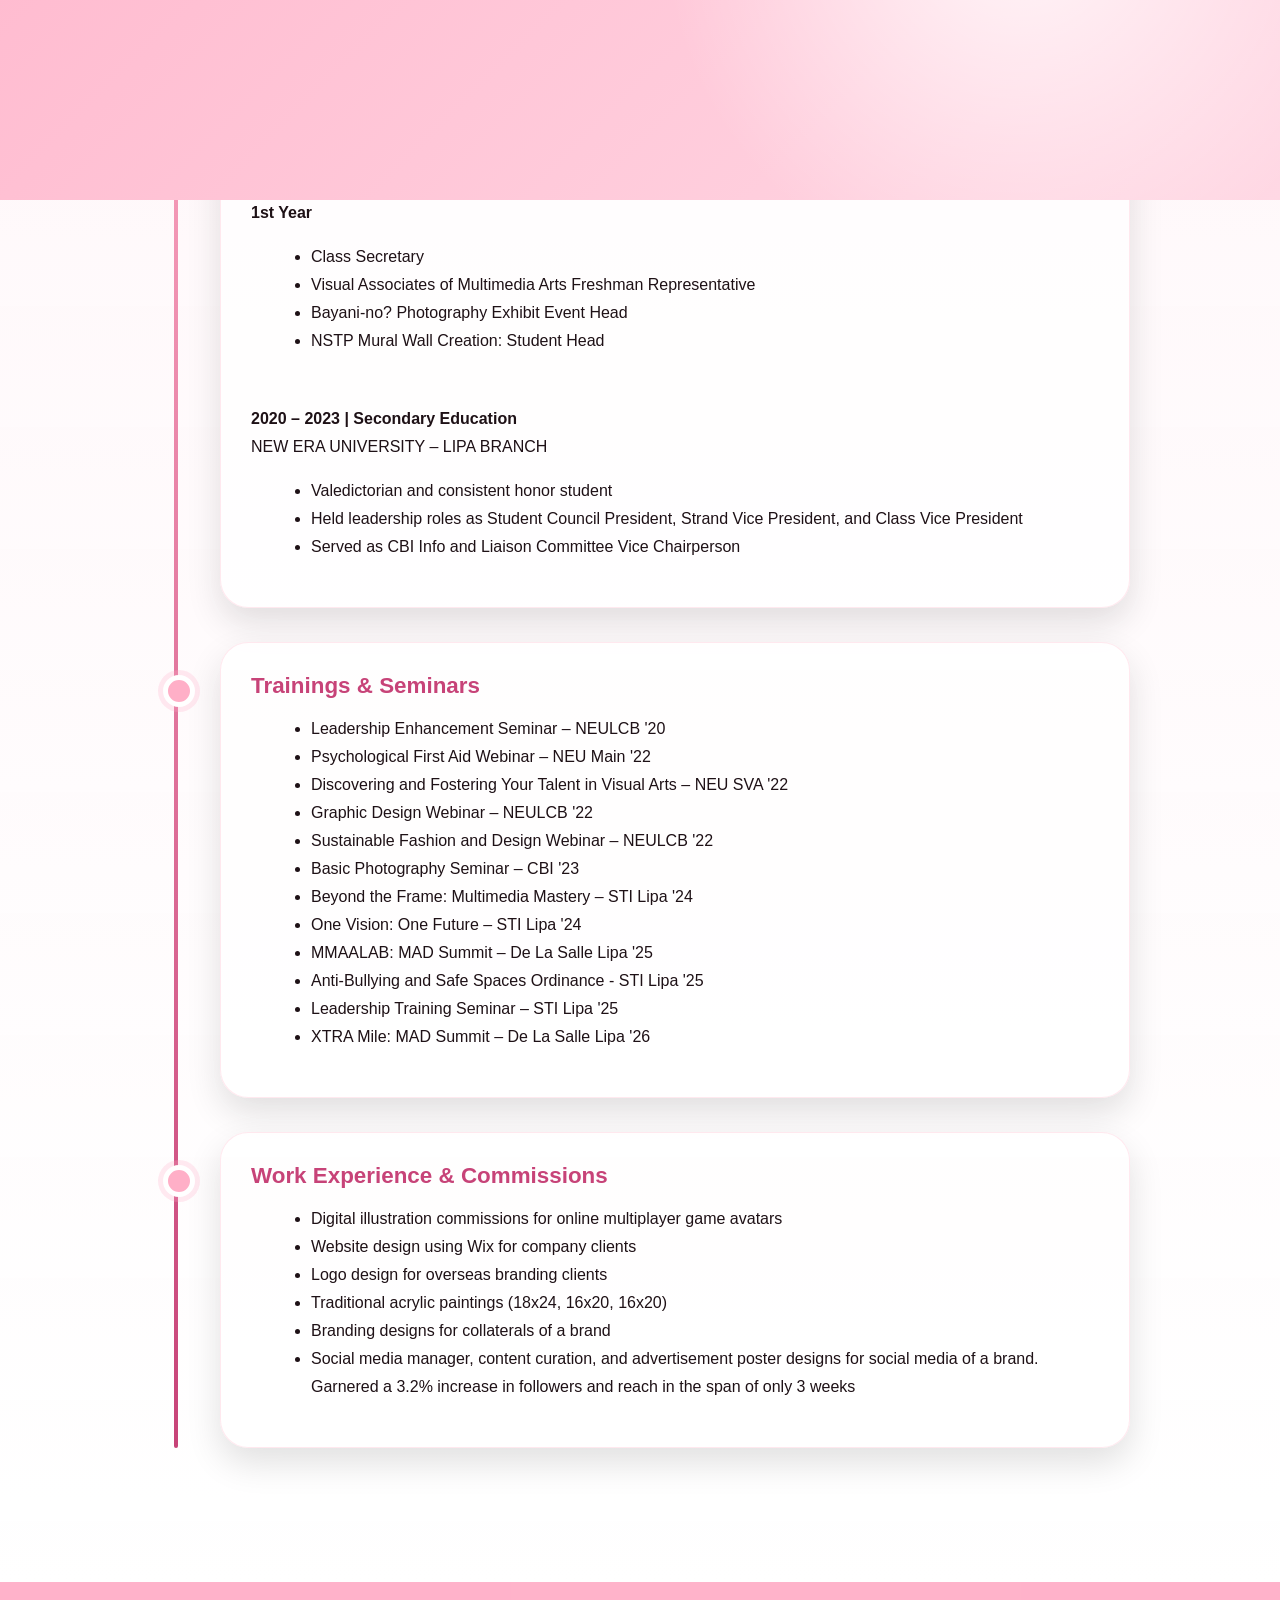
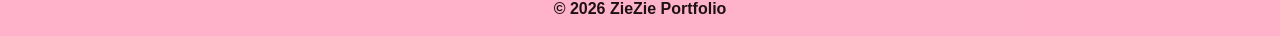
==== commit bcb749dc: "about.html" ====
--- a/about.html
+++ b/about.html
@@ -10,6 +10,7 @@
   <script defer src="js/script.js"></script>
 
   <link rel="stylesheet" href="https://cdnjs.cloudflare.com/ajax/libs/font-awesome/6.5.0/css/all.min.css">
+
 </head>
 
 <body class="soft-background">
@@ -36,11 +37,9 @@
         <a href="https://www.instagram.com/marsu.audzz?igsh=MWx1c2F2MXgxejM3Mg==" target="_blank" aria-label="Instagram">
           <i class="fab fa-instagram"></i>
         </a>
-
         <a href="https://www.facebook.com/share/17zyLV4o9A/" target="_blank" aria-label="Facebook">
           <i class="fab fa-facebook"></i>
         </a>
-
         <a href="https://youtube.com/@heyitzaudzzie4232?si=bf477tCG7ML1W5uI" target="_blank" aria-label="YouTube">
           <i class="fab fa-youtube"></i>
         </a>
@@ -62,9 +61,7 @@
 
         <h1>Marionne Audney M. Piol</h1>
 
-        <p>
-          <strong>I am a girl with a passion for art, a drive for excellence, and a hunger for growth.</strong>
-        </p>
+        <p><strong>I am a girl with a passion for art, a drive for excellence, and a hunger for growth.</strong></p>
 
         <p>
           My web content can be seen as a true reflection of my creativity and passion for art. It should feel inspiring and welcoming, showing not just the finished pieces but also the individual behind them.
@@ -114,17 +111,15 @@
         <div class="edu-block">
           <h3>School Background</h3>
 
-          <p>
-            <strong>2023 – Present | Bachelor of Multimedia Arts</strong><br>
-            STI College Lipa
-          </p>
+          <p><strong>2023 – Present | Bachelor of Multimedia Arts</strong><br>
+          STI College Lipa</p>
 
-          <p><strong>3rd Year</strong></p>
+            <p><strong>3rd Year</strong></p>
           <ul>
             <li>Visual Associates of Multimedia Arts Organization Vice President</li>
-          </ul>
+            </ul>
 
-          <p><strong>2nd Year</strong></p>
+              <p><strong>2nd Year</strong></p>
           <ul>
             <li>Visual Associates of Multimedia Arts Organization President</li>
             <li>APEMERA: Photography Exhibit Event Head</li>
@@ -138,18 +133,17 @@
             <li>NSTP Mural Wall Creation: Student Head</li>
           </ul>
 
+
           <br>
 
-          <p>
-            <strong>2020 – 2023 | Secondary Education</strong><br>
-            NEW ERA UNIVERSITY – LIPA BRANCH
-          </p>
+          <p><strong>2020 – 2023 | Secondary Education</strong><br>
+NEW ERA UNIVERSITY – LIPA BRANCH</p>
 
-          <ul>
-            <li>Valedictorian and consistent honor student</li>
-            <li>Held leadership roles as Student Council President, Strand Vice President, and Class Vice President</li>
-            <li>Served as CBI Info and Liaison Committee Vice Chairperson</li>
-          </ul>
+<ul>
+  <li>Valedictorian and consistent honor student</li>
+  <li>Held leadership roles as Student Council President, Strand Vice President, and Class Vice President</li>
+  <li>Served as CBI Info and Liaison Committee Vice Chairperson</li>
+</ul>
         </div>
 
         <div class="edu-block">
@@ -180,7 +174,7 @@
             <li>Logo design for overseas branding clients</li>
             <li>Traditional acrylic paintings (18x24, 16x20, 16x20)</li>
             <li>Branding designs for collaterals of a brand</li>
-            <li>Social media manager, content curator, and advertisement poster designs for social media of a brand. Garnered a 3.2% increase in followers and reach in the span of only 3 weeks</li>
+            <li>Social media manager, content curation, and advertisement poster designs for social media of a brand. Garnered a 3.2% increase in followers and reach in the span of only 3 weeks</li>
           </ul>
         </div>
 
--- a/css/style.css
+++ b/css/style.css
@@ -1,4 +1,3 @@
-72% of storage used … If you run out, you can't create, edit, and upload files. Get 30 GB for ₱10 for 3 months ₱49.
 /* ===========================
    GLOBAL STYLES
 =========================== */
@@ -30,13 +29,17 @@
   scroll-behavior: smooth;
 }
 
+html.no-scroll,
+body.no-scroll {
+  overflow: hidden;
+}
+
 body {
   margin: 0;
   font-family: "Poppins", Arial, sans-serif;
   color: var(--black);
   background: var(--white);
   overflow-x: hidden;
-  animation: pageEnter 0.8s ease both;
 }
 
 body::selection {
@@ -58,19 +61,16 @@
 main {
   position: relative;
   z-index: 2;
-}
-
-@keyframes pageEnter {
+  animation: pageFade 0.8s ease both;
+}
+
+@keyframes pageFade {
   from {
     opacity: 0;
-    transform: translateY(18px);
-    filter: blur(8px);
   }
 
   to {
     opacity: 1;
-    transform: translateY(0);
-    filter: blur(0);
   }
 }
 
@@ -81,7 +81,7 @@
 .transition-screen {
   position: fixed;
   inset: 0;
-  z-index: 99999;
+  z-index: 9999998;
   background:
     radial-gradient(circle at 20% 20%, rgba(255, 255, 255, 0.95), transparent 28%),
     radial-gradient(circle at 80% 70%, rgba(255, 255, 255, 0.8), transparent 30%),
@@ -166,6 +166,11 @@
   letter-spacing: 0.03em;
 }
 
+.brand span {
+  color: #ffffff;
+  text-shadow: 0 2px 10px rgba(199, 67, 120, 0.35);
+}
+
 .logo {
   height: 62px;
   object-fit: contain;
@@ -773,8 +778,7 @@
   border-radius: 999px;
 }
 
-.gallery-row img,
-.gallery-row video {
+.gallery-row img {
   width: 290px;
   height: 210px;
   object-fit: cover;
@@ -790,152 +794,156 @@
   border: 4px solid rgba(255, 255, 255, 0.76);
 }
 
-.gallery-row img:hover,
-.gallery-row video:hover {
+.gallery-row img:hover {
   transform: translateY(-10px) scale(1.04) rotate(-1deg);
   box-shadow: 0 25px 55px rgba(199, 67, 120, 0.28);
   filter: saturate(1.15);
 }
 
 /* ===========================
-   GALLERY POP-UP / LIGHTBOX
-=========================== */
-
-.lightbox {
+   YOUTUBE ANIMATION THUMBNAILS
+=========================== */
+
+.youtube-card {
+  position: relative;
+  width: 290px;
+  height: 210px;
+  flex-shrink: 0;
+  scroll-snap-align: center;
+  border-radius: 24px;
+  overflow: hidden;
+  cursor: pointer;
+  border: 4px solid rgba(255, 255, 255, 0.76);
+  box-shadow: 0 16px 35px rgba(0, 0, 0, 0.17);
+  transition:
+    transform 0.35s ease,
+    box-shadow 0.35s ease,
+    filter 0.35s ease;
+}
+
+.youtube-card img {
+  width: 100%;
+  height: 100%;
+  object-fit: cover;
+  border: none;
+  border-radius: 0;
+  box-shadow: none;
+}
+
+.youtube-card:hover {
+  transform: translateY(-10px) scale(1.04) rotate(-1deg);
+  box-shadow: 0 25px 55px rgba(199, 67, 120, 0.28);
+  filter: saturate(1.15);
+}
+
+.youtube-card:hover img {
+  transform: none;
+  box-shadow: none;
+}
+
+.play-icon {
+  position: absolute;
+  inset: 0;
+  display: grid;
+  place-items: center;
+  background: rgba(0, 0, 0, 0.18);
+  color: #ffffff;
+  font-size: 42px;
+  transition: 0.3s ease;
+}
+
+.play-icon i {
+  width: 72px;
+  height: 72px;
+  display: grid;
+  place-items: center;
+  padding-left: 5px;
+  border-radius: 50%;
+  background: rgba(255, 175, 199, 0.92);
+  box-shadow: 0 12px 35px rgba(0, 0, 0, 0.35);
+}
+
+.youtube-card:hover .play-icon {
+  background: rgba(0, 0, 0, 0.32);
+}
+
+/* ===========================
+   SCREEN-FIXED LIGHTBOX
+=========================== */
+
+.screen-lightbox {
   position: fixed;
   inset: 0;
-  z-index: 99999;
+  width: 100vw;
+  height: 100vh;
+  height: 100dvh;
+  z-index: 9999999;
   display: none;
   align-items: center;
   justify-content: center;
-  padding: 30px;
-
-  background:
-    radial-gradient(circle at center, rgba(255, 175, 199, 0.25), transparent 35%),
-    rgba(0, 0, 0, 0.88);
-
+  padding: 24px;
+  background: rgba(0, 0, 0, 0.88);
   backdrop-filter: blur(12px);
   -webkit-backdrop-filter: blur(12px);
-}
-
-.lightbox.active {
+  overflow: hidden;
+}
+
+.screen-lightbox.active {
   display: flex;
-  animation: popupFade 0.3s ease forwards;
-}
-
-@keyframes popupFade {
-  from {
-    opacity: 0;
-  }
-
-  to {
-    opacity: 1;
-  }
-}
-
-.lightbox-box {
-  position: relative;
-  width: auto;
-  max-width: 96vw;
-  max-height: 92vh;
+}
+
+.screen-lightbox-box {
+  position: relative;
+  width: min(96vw, 1100px);
+  height: min(88vh, 820px);
+  height: min(88dvh, 820px);
   display: flex;
   align-items: center;
   justify-content: center;
-  animation: popupZoom 0.35s ease forwards;
-}
-
-@keyframes popupZoom {
-  from {
-    transform: scale(0.85) translateY(20px);
-    opacity: 0;
-  }
-
-  to {
-    transform: scale(1) translateY(0);
-    opacity: 1;
-  }
-}
-
-.lightbox img,
-.lightbox video {
-  display: none;
-  max-width: 96vw;
-  max-height: 88vh;
+}
+
+.screen-lightbox-img {
+  display: block;
+  max-width: 100%;
+  max-height: 100%;
   width: auto;
   height: auto;
-
   object-fit: contain;
   border-radius: 24px;
-
-  background: #000;
-  border: 5px solid rgba(255, 255, 255, 0.8);
-
+  background: #ffffff;
+  border: 5px solid rgba(255, 255, 255, 0.85);
   box-shadow:
-    0 25px 90px rgba(0, 0, 0, 0.6),
+    0 25px 90px rgba(0, 0, 0, 0.65),
     0 0 35px rgba(255, 175, 199, 0.45);
 }
 
-.lightbox video {
-  width: min(1000px, 94vw);
-}
-
-.lightbox-close {
+.screen-lightbox-img[src=""] {
+  display: none;
+}
+
+.screen-lightbox-close {
   position: absolute;
-  top: -22px;
-  right: -22px;
-
+  top: 12px;
+  right: 12px;
   width: 52px;
   height: 52px;
-
   border: none;
   border-radius: 50%;
-
   display: grid;
   place-items: center;
-
   background: #ffafc7;
   color: #1e1116;
-
   font-size: 25px;
   cursor: pointer;
-  z-index: 5;
-
+  z-index: 10000000;
   box-shadow: 0 15px 35px rgba(0, 0, 0, 0.35);
   transition: 0.3s ease;
 }
 
-.lightbox-close:hover {
+.screen-lightbox-close:hover {
   background: #ffffff;
   color: #c74378;
   transform: rotate(90deg) scale(1.08);
-}
-
-/* Makes the logo text white */
-.brand span {
-  color: #ffffff;
-  text-shadow: 0 2px 10px rgba(199, 67, 120, 0.35);
-}
-
-/* Responsive pop-up */
-@media (max-width: 600px) {
-  .lightbox {
-    padding: 18px;
-  }
-
-  .lightbox img,
-  .lightbox video {
-    max-width: 95vw;
-    max-height: 82vh;
-    border-radius: 18px;
-  }
-
-  .lightbox-close {
-    top: -16px;
-    right: -10px;
-    width: 45px;
-    height: 45px;
-    font-size: 22px;
-  }
 }
 
 /* ===========================
@@ -1183,7 +1191,7 @@
   }
 
   .gallery-row img,
-  .gallery-row video {
+  .youtube-card {
     width: 245px;
     height: 175px;
   }
@@ -1199,6 +1207,28 @@
   }
 }
 
+@media (max-width: 600px) {
+  .screen-lightbox {
+    padding: 16px;
+  }
+
+  .screen-lightbox-box {
+    width: 96vw;
+    height: 84vh;
+    height: 84dvh;
+  }
+
+  .screen-lightbox-img {
+    border-radius: 18px;
+  }
+
+  .screen-lightbox-close {
+    width: 45px;
+    height: 45px;
+    font-size: 22px;
+  }
+}
+
 @media (max-width: 540px) {
   .logo {
     height: 54px;
@@ -1242,7 +1272,7 @@
   }
 
   .gallery-row img,
-  .gallery-row video {
+  .youtube-card {
     width: 220px;
     height: 158px;
   }
@@ -1254,13 +1284,4 @@
   .contact-links a {
     width: 100%;
   }
-
-  .lightbox {
-    padding: 18px;
-  }
-
-  .lightbox-close {
-    top: 18px;
-    right: 18px;
-  }
-}
+}
